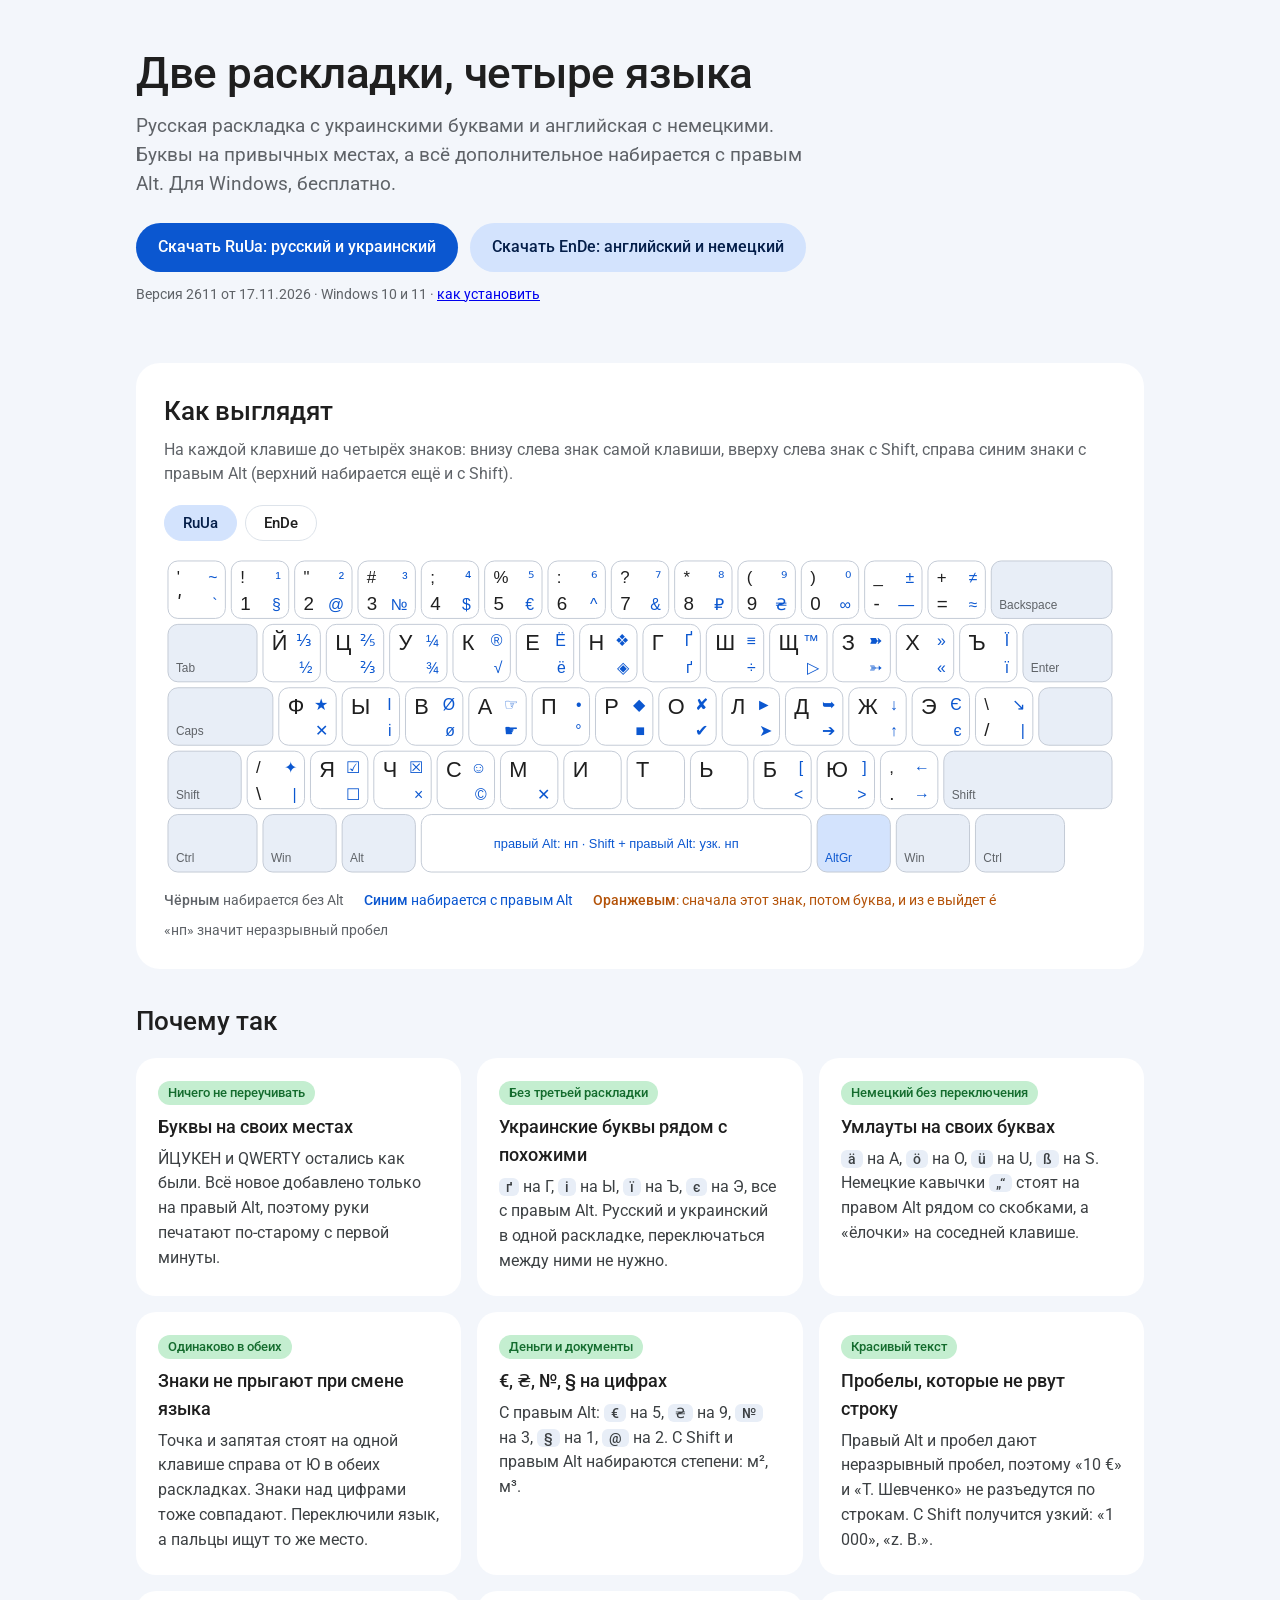
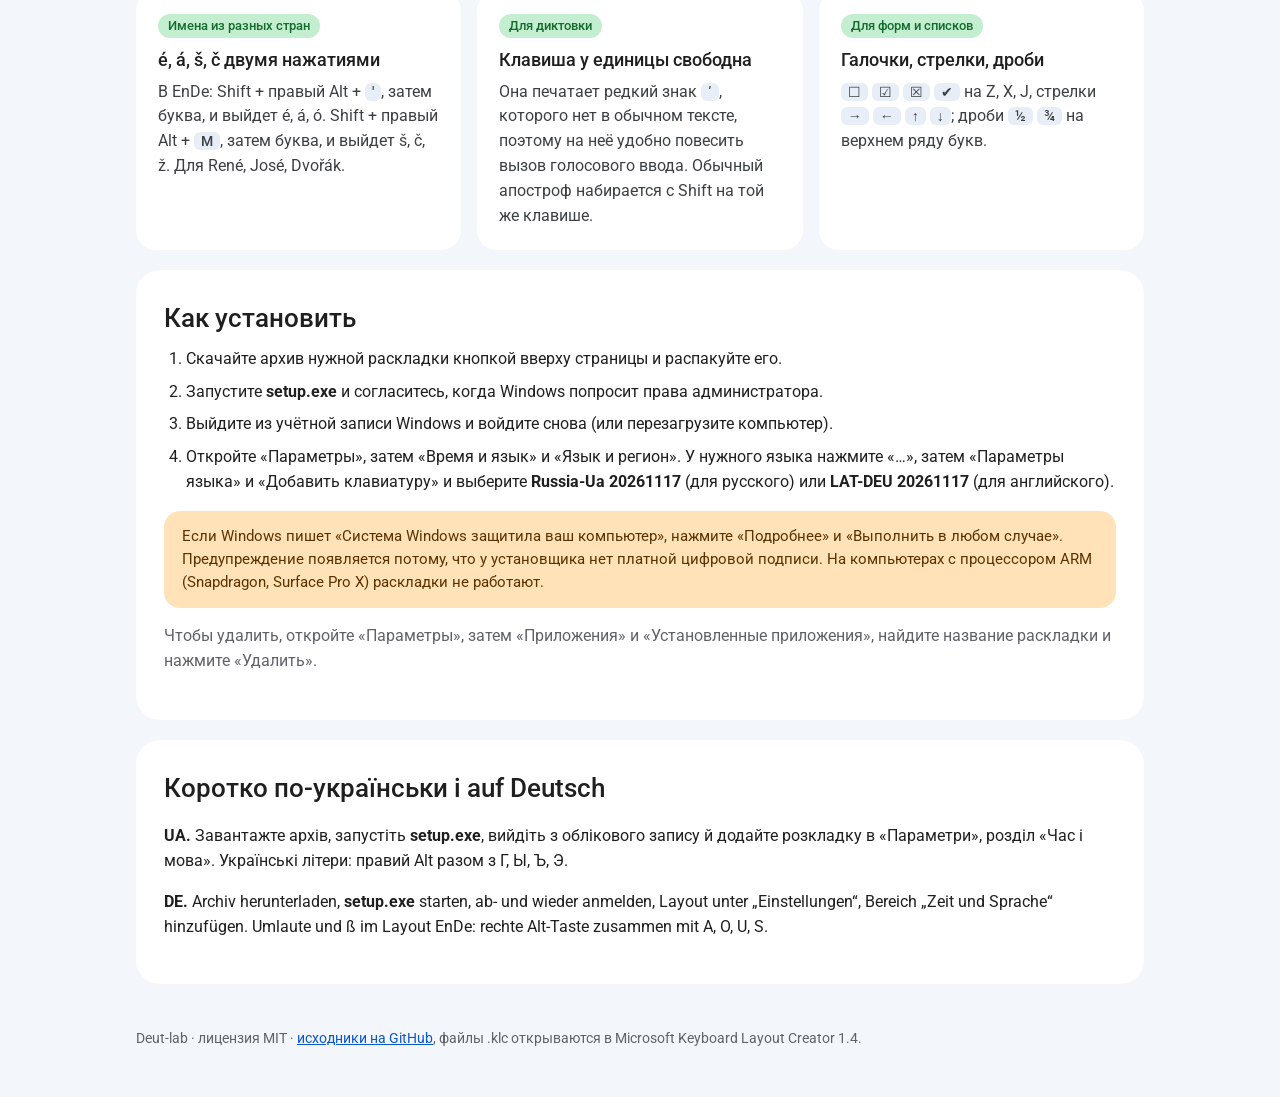
==== docs/index.html @ df44c002 "Раскладки RuUa2611 и EnDe2611, страница с картинками клавиатур" ====
<!doctype html>
<html lang="ru">
<head>
<meta charset="utf-8">
<meta name="viewport" content="width=device-width, initial-scale=1">
<title>Раскладки RuUa и EnDe</title>
<meta name="description" content="Две раскладки клавиатуры для Windows: русская с украинскими буквами и английская с немецкими. Бесплатно.">
<link rel="preconnect" href="https://fonts.googleapis.com">
<link rel="stylesheet" href="https://fonts.googleapis.com/css2?family=Roboto:wght@400;500;700&display=swap">
<style>
  :root {
    --bg: #F3F6FB; --card: #FFFFFF; --ink: #1F1F1F; --muted: #5F6368;
    --primary: #0B57D0; --primary-soft: #D3E3FD; --ok: #146C2E; --ok-soft: #C4EED0;
    --warn: #5C3200; --warn-soft: #FFE2B8; --dead: #B45309; --line: #DDE3EA;
  }
  * { box-sizing: border-box; }
  body { margin: 0; background: var(--bg); color: var(--ink); font: 16px/1.55 Roboto, "Segoe UI", system-ui, sans-serif; }
  .wrap { max-width: 1040px; margin: 0 auto; padding: 0 16px; }
  header { padding: 48px 0 24px; }
  h1 { font-size: clamp(30px, 5vw, 44px); line-height: 1.15; margin: 0 0 12px; font-weight: 500; letter-spacing: -0.5px; }
  .lead { font-size: 19px; color: var(--muted); max-width: 680px; margin: 0 0 24px; }
  .btns { display: flex; flex-wrap: wrap; gap: 12px; }
  .btn { display: inline-flex; align-items: center; gap: 8px; padding: 12px 22px; border-radius: 999px; font-weight: 500; text-decoration: none; }
  .btn.primary { background: var(--primary); color: #fff; }
  .btn.tonal { background: var(--primary-soft); color: #041E49; }
  .btn:hover { filter: brightness(1.06); }
  .note { font-size: 14px; color: var(--muted); margin-top: 12px; }
  .card { background: var(--card); border-radius: 24px; padding: 28px; margin: 20px 0; }
  h2 { font-size: 26px; font-weight: 500; margin: 0 0 6px; }
  h3 { font-size: 18px; font-weight: 500; margin: 0 0 4px; }
  .sub { color: var(--muted); margin: 0 0 18px; }
  .kbd-img { width: 100%; overflow-x: auto; }
  .kbd-img img { display: block; width: 100%; min-width: 640px; height: auto; }
  .legend { display: flex; flex-wrap: wrap; gap: 8px 20px; font-size: 14px; color: var(--muted); margin-top: 14px; }
  .legend b { font-weight: 500; }
  .c-alt { color: var(--primary); } .c-dead { color: var(--dead); }
  .why { display: grid; grid-template-columns: repeat(auto-fit, minmax(290px, 1fr)); gap: 16px; }
  .why .item { background: var(--card); border-radius: 20px; padding: 22px; }
  .why .item p { margin: 6px 0 0; color: #3C4043; }
  .tag { display: inline-block; font-size: 13px; font-weight: 500; padding: 2px 10px; border-radius: 999px; background: var(--ok-soft); color: var(--ok); margin-bottom: 8px; }
  kbd { font: 500 14px Roboto, sans-serif; background: #E8EEF7; border-radius: 6px; padding: 1px 7px; white-space: nowrap; }
  ol.steps { padding-left: 22px; margin: 8px 0 0; }
  ol.steps li { margin: 8px 0; }
  .warn { background: var(--warn-soft); color: var(--warn); border-radius: 16px; padding: 14px 18px; margin-top: 16px; font-size: 15px; }
  footer { color: var(--muted); font-size: 14px; padding: 24px 0 48px; }
  footer a, .card a:not(.btn) { color: var(--primary); }
  .tabs { display: flex; gap: 8px; margin-bottom: 16px; flex-wrap: wrap; }
  .tabs button { font: 500 15px Roboto, sans-serif; border: 1px solid var(--line); background: #fff; color: var(--ink); border-radius: 999px; padding: 8px 18px; cursor: pointer; }
  .tabs button[aria-selected="true"] { background: var(--primary-soft); border-color: var(--primary-soft); color: #041E49; }
  .panel[hidden] { display: none; }
  @media (max-width: 600px) { .card { padding: 20px; border-radius: 20px; } header { padding-top: 32px; } }
</style>
</head>
<body>
<div class="wrap">

<header>
  <h1>Две раскладки, четыре языка</h1>
  <p class="lead">Русская раскладка с украинскими буквами и английская с немецкими. Буквы на привычных местах, а всё дополнительное набирается с правым Alt. Для Windows, бесплатно.</p>
  <div class="btns">
    <a class="btn primary" href="https://github.com/deut-lab/keyboard-layouts/releases/latest/download/RuUa2611.zip">Скачать RuUa: русский и украинский</a>
    <a class="btn tonal" href="https://github.com/deut-lab/keyboard-layouts/releases/latest/download/EnDe2611.zip">Скачать EnDe: английский и немецкий</a>
  </div>
  <p class="note">Версия 2611 от 17.11.2026 · Windows 10 и 11 · <a href="#install">как установить</a></p>
</header>

<section class="card" aria-labelledby="kbd-title">
  <h2 id="kbd-title">Как выглядят</h2>
  <p class="sub">На каждой клавише до четырёх знаков: внизу слева знак самой клавиши, вверху слева знак с Shift, справа синим знаки с правым Alt (верхний набирается ещё и с Shift).</p>
  <div class="tabs" role="tablist">
    <button role="tab" aria-selected="true" aria-controls="p-ruua" id="t-ruua">RuUa</button>
    <button role="tab" aria-selected="false" aria-controls="p-ende" id="t-ende">EnDe</button>
  </div>
  <div class="panel" id="p-ruua" role="tabpanel" aria-labelledby="t-ruua">
    <div class="kbd-img"><img src="img/RuUa2611.svg" alt="Раскладка RuUa2611: русские буквы ЙЦУКЕН, на правом Alt украинские ґ, і, ї, є, а также ё, валюты, стрелки и знаки"></div>
  </div>
  <div class="panel" id="p-ende" role="tabpanel" aria-labelledby="t-ende" hidden>
    <div class="kbd-img"><img src="img/EnDe2611.svg" alt="Раскладка EnDe2611: латинские буквы QWERTY, на правом Alt немецкие ä, ö, ü, ß, кавычки „“, мёртвые клавиши ´ и ˇ"></div>
  </div>
  <div class="legend">
    <span><b>Чёрным</b> набирается без Alt</span>
    <span class="c-alt"><b>Синим</b> набирается с правым Alt</span>
    <span class="c-dead"><b>Оранжевым</b>: сначала этот знак, потом буква, и из e выйдет é</span>
    <span>«нп» значит неразрывный пробел</span>
  </div>
</section>

<section aria-labelledby="why-title">
  <h2 id="why-title" style="margin:32px 0 16px">Почему так</h2>
  <div class="why">
    <div class="item">
      <span class="tag">Ничего не переучивать</span>
      <h3>Буквы на своих местах</h3>
      <p>ЙЦУКЕН и QWERTY остались как были. Всё новое добавлено только на правый Alt, поэтому руки печатают по-старому с первой минуты.</p>
    </div>
    <div class="item">
      <span class="tag">Без третьей раскладки</span>
      <h3>Украинские буквы рядом с похожими</h3>
      <p><kbd>ґ</kbd> на Г, <kbd>і</kbd> на Ы, <kbd>ї</kbd> на Ъ, <kbd>є</kbd> на Э, все с правым Alt. Русский и украинский в одной раскладке, переключаться между ними не нужно.</p>
    </div>
    <div class="item">
      <span class="tag">Немецкий без переключения</span>
      <h3>Умлауты на своих буквах</h3>
      <p><kbd>ä</kbd> на A, <kbd>ö</kbd> на O, <kbd>ü</kbd> на U, <kbd>ß</kbd> на S. Немецкие кавычки <kbd>„“</kbd> стоят на правом Alt рядом со скобками, а «ёлочки» на соседней клавише.</p>
    </div>
    <div class="item">
      <span class="tag">Одинаково в обеих</span>
      <h3>Знаки не прыгают при смене языка</h3>
      <p>Точка и запятая стоят на одной клавише справа от Ю в обеих раскладках. Знаки над цифрами тоже совпадают. Переключили язык, а пальцы ищут то же место.</p>
    </div>
    <div class="item">
      <span class="tag">Деньги и документы</span>
      <h3>€, ₴, №, § на цифрах</h3>
      <p>С правым Alt: <kbd>€</kbd> на 5, <kbd>₴</kbd> на 9, <kbd>№</kbd> на 3, <kbd>§</kbd> на 1, <kbd>@</kbd> на 2. С Shift и правым Alt набираются степени: м², м³.</p>
    </div>
    <div class="item">
      <span class="tag">Красивый текст</span>
      <h3>Пробелы, которые не рвут строку</h3>
      <p>Правый Alt и пробел дают неразрывный пробел, поэтому «10 €» и «Т. Шевченко» не разъедутся по строкам. С Shift получится узкий: «1 000», «z. B.».</p>
    </div>
    <div class="item">
      <span class="tag">Имена из разных стран</span>
      <h3>é, á, š, č двумя нажатиями</h3>
      <p>В EnDe: Shift + правый Alt + <kbd>'</kbd>, затем буква, и выйдет é, á, ó. Shift + правый Alt + <kbd>M</kbd>, затем буква, и выйдет š, č, ž. Для René, José, Dvořák.</p>
    </div>
    <div class="item">
      <span class="tag">Для диктовки</span>
      <h3>Клавиша у единицы свободна</h3>
      <p>Она печатает редкий знак <kbd>ʹ</kbd>, которого нет в обычном тексте, поэтому на неё удобно повесить вызов голосового ввода. Обычный апостроф набирается с Shift на той же клавише.</p>
    </div>
    <div class="item">
      <span class="tag">Для форм и списков</span>
      <h3>Галочки, стрелки, дроби</h3>
      <p><kbd>☐</kbd> <kbd>☑</kbd> <kbd>☒</kbd> <kbd>✔</kbd> на Z, X, J, стрелки <kbd>→</kbd> <kbd>←</kbd> <kbd>↑</kbd> <kbd>↓</kbd>; дроби <kbd>½</kbd> <kbd>¾</kbd> на верхнем ряду букв.</p>
    </div>
  </div>
</section>

<section class="card" id="install" aria-labelledby="install-title">
  <h2 id="install-title">Как установить</h2>
  <ol class="steps">
    <li>Скачайте архив нужной раскладки кнопкой вверху страницы и распакуйте его.</li>
    <li>Запустите <b>setup.exe</b> и согласитесь, когда Windows попросит права администратора.</li>
    <li>Выйдите из учётной записи Windows и войдите снова (или перезагрузите компьютер).</li>
    <li>Откройте «Параметры», затем «Время и язык» и «Язык и регион». У нужного языка нажмите «…», затем «Параметры языка» и «Добавить клавиатуру» и выберите <b>Russia-Ua 20261117</b> (для русского) или <b>LAT-DEU 20261117</b> (для английского).</li>
  </ol>
  <div class="warn">Если Windows пишет «Система Windows защитила ваш компьютер», нажмите «Подробнее» и «Выполнить в любом случае». Предупреждение появляется потому, что у установщика нет платной цифровой подписи. На компьютерах с процессором ARM (Snapdragon, Surface Pro X) раскладки не работают.</div>
  <p class="sub" style="margin-top:16px">Чтобы удалить, откройте «Параметры», затем «Приложения» и «Установленные приложения», найдите название раскладки и нажмите «Удалить».</p>
</section>

<section class="card" aria-labelledby="short-title">
  <h2 id="short-title">Коротко по-українськи і auf Deutsch</h2>
  <p><b>UA.</b> Завантажте архів, запустіть <b>setup.exe</b>, вийдіть з облікового запису й додайте розкладку в «Параметри», розділ «Час і мова». Українські літери: правий Alt разом з Г, Ы, Ъ, Э.</p>
  <p><b>DE.</b> Archiv herunterladen, <b>setup.exe</b> starten, ab- und wieder anmelden, Layout unter „Einstellungen“, Bereich „Zeit und Sprache“ hinzufügen. Umlaute und ß im Layout EnDe: rechte Alt-Taste zusammen mit A, O, U, S.</p>
</section>

<footer>
  Deut-lab · лицензия MIT · <a href="https://github.com/deut-lab/keyboard-layouts">исходники на GitHub</a>, файлы .klc открываются в Microsoft Keyboard Layout Creator 1.4.
</footer>

</div>
<script>
  const tabs = document.querySelectorAll('[role="tab"]');
  tabs.forEach(t => t.addEventListener('click', () => {
    tabs.forEach(o => { o.setAttribute('aria-selected', o === t); document.getElementById(o.getAttribute('aria-controls')).hidden = o !== t; });
  }));
</script>
</body>
</html>
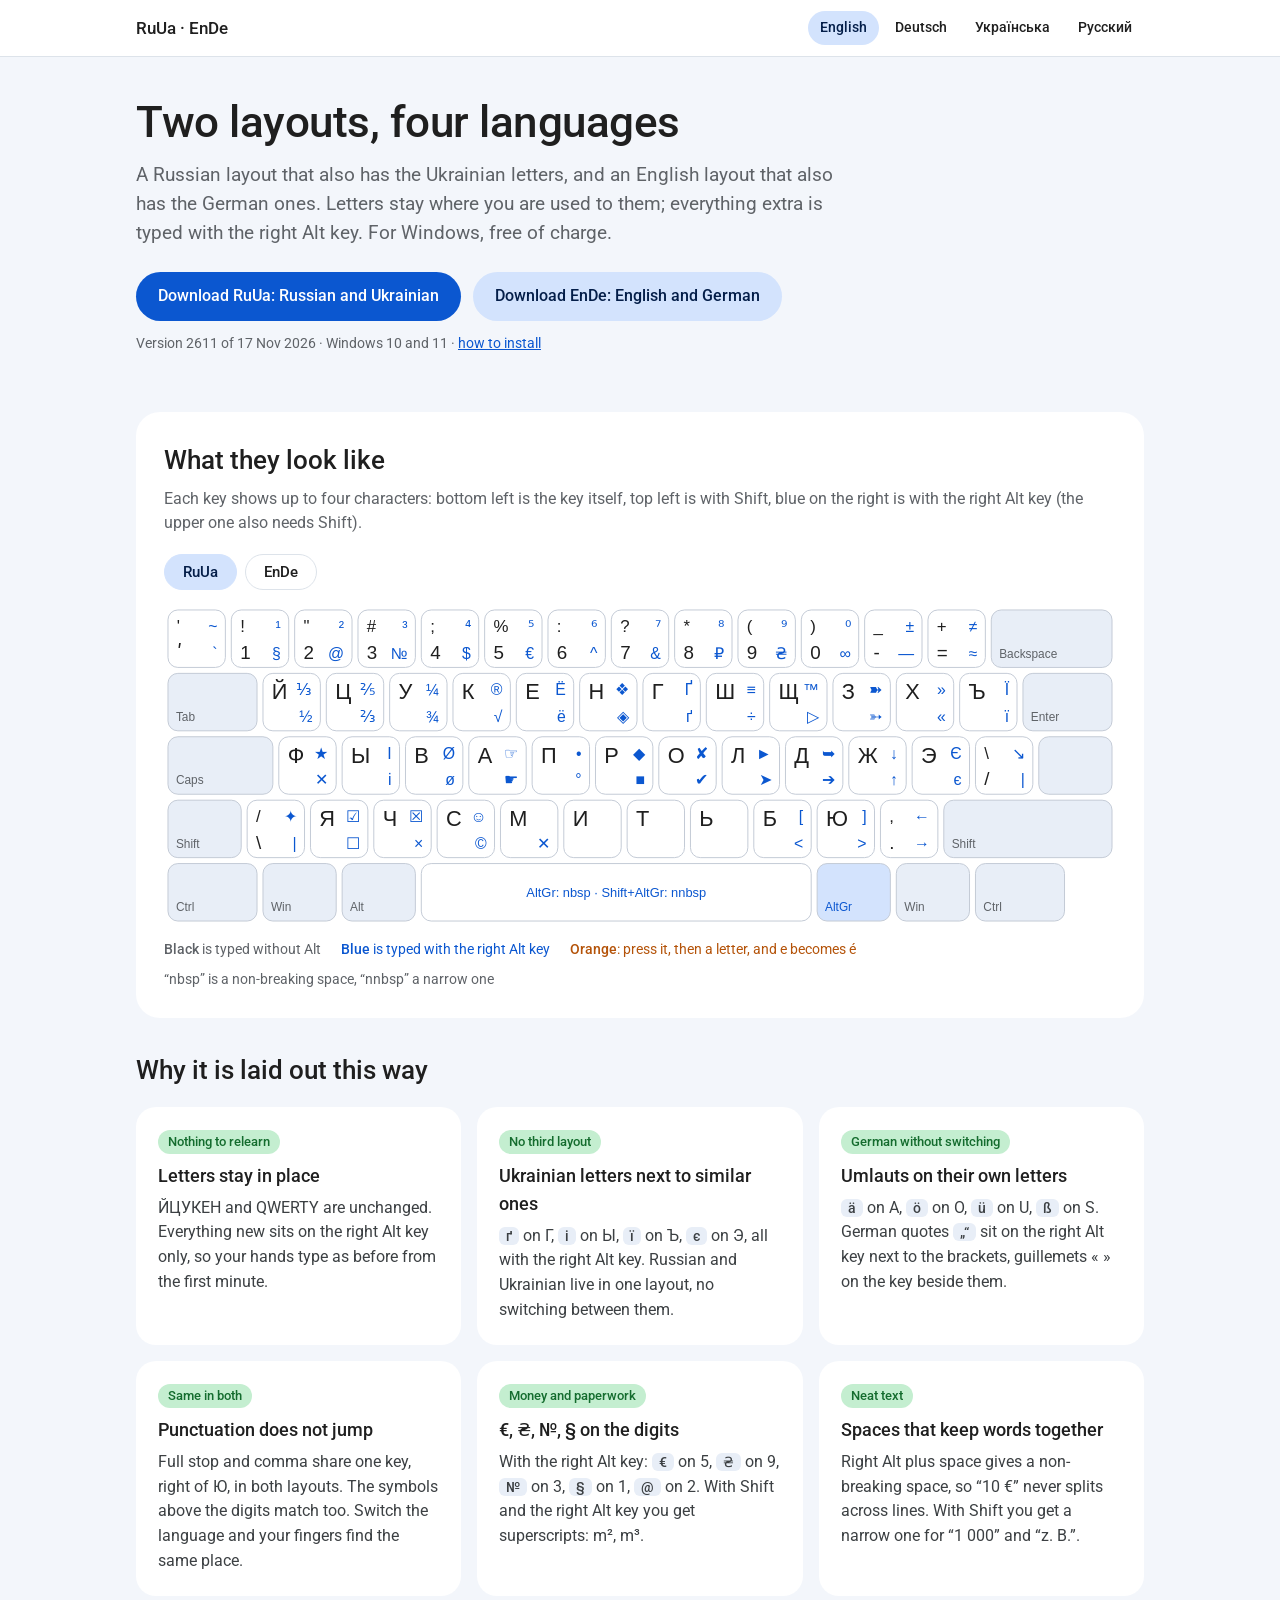
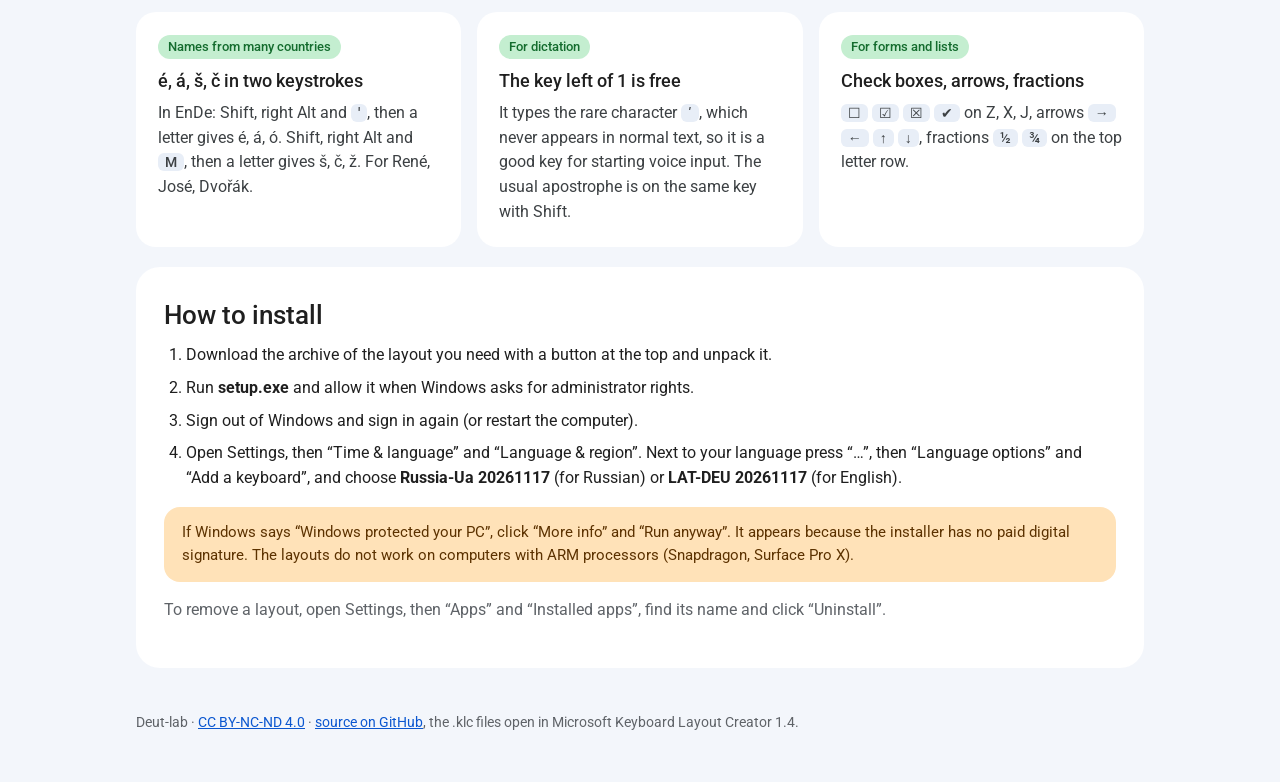
==== commit 36739c39: "English site and README with German, Ukrainian and Russian versions; license CC BY-NC-ND 4.0" ====
--- a/docs/index.html
+++ b/docs/index.html
@@ -1,163 +1,91 @@
 <!doctype html>
-<html lang="ru">
+<html lang="en">
 <head>
 <meta charset="utf-8">
 <meta name="viewport" content="width=device-width, initial-scale=1">
-<title>Раскладки RuUa и EnDe</title>
-<meta name="description" content="Две раскладки клавиатуры для Windows: русская с украинскими буквами и английская с немецкими. Бесплатно.">
+<title>RuUa and EnDe keyboard layouts</title>
+<meta name="description" content="Two free Windows keyboard layouts: Russian with Ukrainian letters and English with German letters.">
+<link rel="alternate" hreflang="en" href="https://deut-lab.github.io/keyboard-layouts/"><link rel="alternate" hreflang="de" href="https://deut-lab.github.io/keyboard-layouts/de/"><link rel="alternate" hreflang="uk" href="https://deut-lab.github.io/keyboard-layouts/uk/"><link rel="alternate" hreflang="ru" href="https://deut-lab.github.io/keyboard-layouts/ru/">
 <link rel="preconnect" href="https://fonts.googleapis.com">
 <link rel="stylesheet" href="https://fonts.googleapis.com/css2?family=Roboto:wght@400;500;700&display=swap">
-<style>
-  :root {
-    --bg: #F3F6FB; --card: #FFFFFF; --ink: #1F1F1F; --muted: #5F6368;
-    --primary: #0B57D0; --primary-soft: #D3E3FD; --ok: #146C2E; --ok-soft: #C4EED0;
-    --warn: #5C3200; --warn-soft: #FFE2B8; --dead: #B45309; --line: #DDE3EA;
-  }
-  * { box-sizing: border-box; }
-  body { margin: 0; background: var(--bg); color: var(--ink); font: 16px/1.55 Roboto, "Segoe UI", system-ui, sans-serif; }
-  .wrap { max-width: 1040px; margin: 0 auto; padding: 0 16px; }
-  header { padding: 48px 0 24px; }
-  h1 { font-size: clamp(30px, 5vw, 44px); line-height: 1.15; margin: 0 0 12px; font-weight: 500; letter-spacing: -0.5px; }
-  .lead { font-size: 19px; color: var(--muted); max-width: 680px; margin: 0 0 24px; }
-  .btns { display: flex; flex-wrap: wrap; gap: 12px; }
-  .btn { display: inline-flex; align-items: center; gap: 8px; padding: 12px 22px; border-radius: 999px; font-weight: 500; text-decoration: none; }
-  .btn.primary { background: var(--primary); color: #fff; }
-  .btn.tonal { background: var(--primary-soft); color: #041E49; }
-  .btn:hover { filter: brightness(1.06); }
-  .note { font-size: 14px; color: var(--muted); margin-top: 12px; }
-  .card { background: var(--card); border-radius: 24px; padding: 28px; margin: 20px 0; }
-  h2 { font-size: 26px; font-weight: 500; margin: 0 0 6px; }
-  h3 { font-size: 18px; font-weight: 500; margin: 0 0 4px; }
-  .sub { color: var(--muted); margin: 0 0 18px; }
-  .kbd-img { width: 100%; overflow-x: auto; }
-  .kbd-img img { display: block; width: 100%; min-width: 640px; height: auto; }
-  .legend { display: flex; flex-wrap: wrap; gap: 8px 20px; font-size: 14px; color: var(--muted); margin-top: 14px; }
-  .legend b { font-weight: 500; }
-  .c-alt { color: var(--primary); } .c-dead { color: var(--dead); }
-  .why { display: grid; grid-template-columns: repeat(auto-fit, minmax(290px, 1fr)); gap: 16px; }
-  .why .item { background: var(--card); border-radius: 20px; padding: 22px; }
-  .why .item p { margin: 6px 0 0; color: #3C4043; }
-  .tag { display: inline-block; font-size: 13px; font-weight: 500; padding: 2px 10px; border-radius: 999px; background: var(--ok-soft); color: var(--ok); margin-bottom: 8px; }
-  kbd { font: 500 14px Roboto, sans-serif; background: #E8EEF7; border-radius: 6px; padding: 1px 7px; white-space: nowrap; }
-  ol.steps { padding-left: 22px; margin: 8px 0 0; }
-  ol.steps li { margin: 8px 0; }
-  .warn { background: var(--warn-soft); color: var(--warn); border-radius: 16px; padding: 14px 18px; margin-top: 16px; font-size: 15px; }
-  footer { color: var(--muted); font-size: 14px; padding: 24px 0 48px; }
-  footer a, .card a:not(.btn) { color: var(--primary); }
-  .tabs { display: flex; gap: 8px; margin-bottom: 16px; flex-wrap: wrap; }
-  .tabs button { font: 500 15px Roboto, sans-serif; border: 1px solid var(--line); background: #fff; color: var(--ink); border-radius: 999px; padding: 8px 18px; cursor: pointer; }
-  .tabs button[aria-selected="true"] { background: var(--primary-soft); border-color: var(--primary-soft); color: #041E49; }
-  .panel[hidden] { display: none; }
-  @media (max-width: 600px) { .card { padding: 20px; border-radius: 20px; } header { padding-top: 32px; } }
+<style>:root { --bg:#F3F6FB; --card:#FFFFFF; --ink:#1F1F1F; --muted:#5F6368; --primary:#0B57D0; --primary-soft:#D3E3FD; --ok:#146C2E; --ok-soft:#C4EED0; --warn:#5C3200; --warn-soft:#FFE2B8; --dead:#B45309; --line:#DDE3EA; }
+* { box-sizing: border-box; }
+body { margin: 0; background: var(--bg); color: var(--ink); font: 16px/1.55 Roboto, "Segoe UI", system-ui, sans-serif; }
+.wrap { max-width: 1040px; margin: 0 auto; padding: 0 16px; }
+nav.top { background: var(--card); border-bottom: 1px solid var(--line); position: sticky; top: 0; z-index: 2; }
+nav.top .wrap { display: flex; align-items: center; justify-content: space-between; gap: 12px; min-height: 56px; flex-wrap: wrap; }
+.brand { font-weight: 500; font-size: 17px; }
+.langs { display: flex; gap: 4px; flex-wrap: wrap; }
+.langs a { color: var(--ink); text-decoration: none; padding: 6px 12px; border-radius: 999px; font-size: 14px; font-weight: 500; }
+.langs a:hover { background: #E8EEF7; }
+.langs a[aria-current="page"] { background: var(--primary-soft); color: #041E49; }
+header { padding: 40px 0 24px; }
+h1 { font-size: clamp(30px, 5vw, 44px); line-height: 1.15; margin: 0 0 12px; font-weight: 500; letter-spacing: -0.5px; }
+.lead { font-size: 19px; color: var(--muted); max-width: 700px; margin: 0 0 24px; }
+.btns { display: flex; flex-wrap: wrap; gap: 12px; }
+.btn { display: inline-flex; align-items: center; padding: 12px 22px; border-radius: 999px; font-weight: 500; text-decoration: none; }
+.btn.primary { background: var(--primary); color: #fff; }
+.btn.tonal { background: var(--primary-soft); color: #041E49; }
+.btn:hover { filter: brightness(1.06); }
+.note { font-size: 14px; color: var(--muted); margin-top: 12px; }
+.card { background: var(--card); border-radius: 24px; padding: 28px; margin: 20px 0; }
+h2 { font-size: 26px; font-weight: 500; margin: 0 0 6px; }
+.why-title { margin: 32px 0 16px; }
+h3 { font-size: 18px; font-weight: 500; margin: 0 0 4px; }
+.sub { color: var(--muted); margin: 0 0 18px; }
+.kbd-img { width: 100%; overflow-x: auto; }
+.kbd-img img { display: block; width: 100%; min-width: 640px; height: auto; }
+.legend { display: flex; flex-wrap: wrap; gap: 8px 20px; font-size: 14px; color: var(--muted); margin-top: 14px; }
+.legend b { font-weight: 500; }
+.c-alt { color: var(--primary); } .c-dead { color: var(--dead); }
+.why { display: grid; grid-template-columns: repeat(auto-fit, minmax(290px, 1fr)); gap: 16px; }
+.why .item { background: var(--card); border-radius: 20px; padding: 22px; }
+.why .item p { margin: 6px 0 0; color: #3C4043; }
+.tag { display: inline-block; font-size: 13px; font-weight: 500; padding: 2px 10px; border-radius: 999px; background: var(--ok-soft); color: var(--ok); margin-bottom: 8px; }
+kbd { font: 500 14px Roboto, sans-serif; background: #E8EEF7; border-radius: 6px; padding: 1px 7px; white-space: nowrap; }
+ol.steps { padding-left: 22px; margin: 8px 0 0; }
+ol.steps li { margin: 8px 0; }
+.warn { background: var(--warn-soft); color: var(--warn); border-radius: 16px; padding: 14px 18px; margin-top: 16px; font-size: 15px; }
+footer { color: var(--muted); font-size: 14px; padding: 24px 0 48px; }
+footer a, .card a:not(.btn), .note a { color: var(--primary); }
+.tabs { display: flex; gap: 8px; margin-bottom: 16px; flex-wrap: wrap; }
+.tabs button { font: 500 15px Roboto, sans-serif; border: 1px solid var(--line); background: #fff; color: var(--ink); border-radius: 999px; padding: 8px 18px; cursor: pointer; }
+.tabs button[aria-selected="true"] { background: var(--primary-soft); border-color: var(--primary-soft); color: #041E49; }
+.panel[hidden] { display: none; }
+@media (max-width: 600px) { .card { padding: 20px; border-radius: 20px; } header { padding-top: 28px; } }
 </style>
 </head>
 <body>
+<nav class="top"><div class="wrap"><span class="brand">RuUa · EnDe</span><span class="langs"><a href="" hreflang="en" lang="en" aria-current="page">English</a><a href="de/" hreflang="de" lang="de">Deutsch</a><a href="uk/" hreflang="uk" lang="uk">Українська</a><a href="ru/" hreflang="ru" lang="ru">Русский</a></span></div></nav>
 <div class="wrap">
-
 <header>
-  <h1>Две раскладки, четыре языка</h1>
-  <p class="lead">Русская раскладка с украинскими буквами и английская с немецкими. Буквы на привычных местах, а всё дополнительное набирается с правым Alt. Для Windows, бесплатно.</p>
+  <h1>Two layouts, four languages</h1>
+  <p class="lead">A Russian layout that also has the Ukrainian letters, and an English layout that also has the German ones. Letters stay where you are used to them; everything extra is typed with the right Alt key. For Windows, free of charge.</p>
   <div class="btns">
-    <a class="btn primary" href="https://github.com/deut-lab/keyboard-layouts/releases/latest/download/RuUa2611.zip">Скачать RuUa: русский и украинский</a>
-    <a class="btn tonal" href="https://github.com/deut-lab/keyboard-layouts/releases/latest/download/EnDe2611.zip">Скачать EnDe: английский и немецкий</a>
+    <a class="btn primary" href="https://github.com/deut-lab/keyboard-layouts/releases/latest/download/RuUa2611.zip">Download RuUa: Russian and Ukrainian</a>
+    <a class="btn tonal" href="https://github.com/deut-lab/keyboard-layouts/releases/latest/download/EnDe2611.zip">Download EnDe: English and German</a>
   </div>
-  <p class="note">Версия 2611 от 17.11.2026 · Windows 10 и 11 · <a href="#install">как установить</a></p>
+  <p class="note">Version 2611 of 17 Nov 2026 · Windows 10 and 11 · <a href="#install">how to install</a></p>
 </header>
-
-<section class="card" aria-labelledby="kbd-title">
-  <h2 id="kbd-title">Как выглядят</h2>
-  <p class="sub">На каждой клавише до четырёх знаков: внизу слева знак самой клавиши, вверху слева знак с Shift, справа синим знаки с правым Alt (верхний набирается ещё и с Shift).</p>
+<section class="card">
+  <h2>What they look like</h2>
+  <p class="sub">Each key shows up to four characters: bottom left is the key itself, top left is with Shift, blue on the right is with the right Alt key (the upper one also needs Shift).</p>
   <div class="tabs" role="tablist">
     <button role="tab" aria-selected="true" aria-controls="p-ruua" id="t-ruua">RuUa</button>
     <button role="tab" aria-selected="false" aria-controls="p-ende" id="t-ende">EnDe</button>
   </div>
-  <div class="panel" id="p-ruua" role="tabpanel" aria-labelledby="t-ruua">
-    <div class="kbd-img"><img src="img/RuUa2611.svg" alt="Раскладка RuUa2611: русские буквы ЙЦУКЕН, на правом Alt украинские ґ, і, ї, є, а также ё, валюты, стрелки и знаки"></div>
-  </div>
-  <div class="panel" id="p-ende" role="tabpanel" aria-labelledby="t-ende" hidden>
-    <div class="kbd-img"><img src="img/EnDe2611.svg" alt="Раскладка EnDe2611: латинские буквы QWERTY, на правом Alt немецкие ä, ö, ü, ß, кавычки „“, мёртвые клавиши ´ и ˇ"></div>
-  </div>
-  <div class="legend">
-    <span><b>Чёрным</b> набирается без Alt</span>
-    <span class="c-alt"><b>Синим</b> набирается с правым Alt</span>
-    <span class="c-dead"><b>Оранжевым</b>: сначала этот знак, потом буква, и из e выйдет é</span>
-    <span>«нп» значит неразрывный пробел</span>
-  </div>
+  <div class="panel" id="p-ruua" role="tabpanel" aria-labelledby="t-ruua"><div class="kbd-img"><img src="img/RuUa2611.svg" alt="RuUa2611 layout: Russian ЙЦУКЕН letters; with the right Alt key the Ukrainian ґ, і, ї, є, the letter ё, currency signs, arrows and symbols"></div></div>
+  <div class="panel" id="p-ende" role="tabpanel" aria-labelledby="t-ende" hidden><div class="kbd-img"><img src="img/EnDe2611.svg" alt="EnDe2611 layout: QWERTY letters; with the right Alt key the German ä, ö, ü, ß, quotes „“ and the accent keys ´ and ˇ"></div></div>
+  <div class="legend"><span><b>Black</b> is typed without Alt</span><span class="c-alt"><b>Blue</b> is typed with the right Alt key</span><span class="c-dead"><b>Orange</b>: press it, then a letter, and e becomes é</span><span>“nbsp” is a non-breaking space, “nnbsp” a narrow one</span></div>
 </section>
-
-<section aria-labelledby="why-title">
-  <h2 id="why-title" style="margin:32px 0 16px">Почему так</h2>
-  <div class="why">
-    <div class="item">
-      <span class="tag">Ничего не переучивать</span>
-      <h3>Буквы на своих местах</h3>
-      <p>ЙЦУКЕН и QWERTY остались как были. Всё новое добавлено только на правый Alt, поэтому руки печатают по-старому с первой минуты.</p>
-    </div>
-    <div class="item">
-      <span class="tag">Без третьей раскладки</span>
-      <h3>Украинские буквы рядом с похожими</h3>
-      <p><kbd>ґ</kbd> на Г, <kbd>і</kbd> на Ы, <kbd>ї</kbd> на Ъ, <kbd>є</kbd> на Э, все с правым Alt. Русский и украинский в одной раскладке, переключаться между ними не нужно.</p>
-    </div>
-    <div class="item">
-      <span class="tag">Немецкий без переключения</span>
-      <h3>Умлауты на своих буквах</h3>
-      <p><kbd>ä</kbd> на A, <kbd>ö</kbd> на O, <kbd>ü</kbd> на U, <kbd>ß</kbd> на S. Немецкие кавычки <kbd>„“</kbd> стоят на правом Alt рядом со скобками, а «ёлочки» на соседней клавише.</p>
-    </div>
-    <div class="item">
-      <span class="tag">Одинаково в обеих</span>
-      <h3>Знаки не прыгают при смене языка</h3>
-      <p>Точка и запятая стоят на одной клавише справа от Ю в обеих раскладках. Знаки над цифрами тоже совпадают. Переключили язык, а пальцы ищут то же место.</p>
-    </div>
-    <div class="item">
-      <span class="tag">Деньги и документы</span>
-      <h3>€, ₴, №, § на цифрах</h3>
-      <p>С правым Alt: <kbd>€</kbd> на 5, <kbd>₴</kbd> на 9, <kbd>№</kbd> на 3, <kbd>§</kbd> на 1, <kbd>@</kbd> на 2. С Shift и правым Alt набираются степени: м², м³.</p>
-    </div>
-    <div class="item">
-      <span class="tag">Красивый текст</span>
-      <h3>Пробелы, которые не рвут строку</h3>
-      <p>Правый Alt и пробел дают неразрывный пробел, поэтому «10 €» и «Т. Шевченко» не разъедутся по строкам. С Shift получится узкий: «1 000», «z. B.».</p>
-    </div>
-    <div class="item">
-      <span class="tag">Имена из разных стран</span>
-      <h3>é, á, š, č двумя нажатиями</h3>
-      <p>В EnDe: Shift + правый Alt + <kbd>'</kbd>, затем буква, и выйдет é, á, ó. Shift + правый Alt + <kbd>M</kbd>, затем буква, и выйдет š, č, ž. Для René, José, Dvořák.</p>
-    </div>
-    <div class="item">
-      <span class="tag">Для диктовки</span>
-      <h3>Клавиша у единицы свободна</h3>
-      <p>Она печатает редкий знак <kbd>ʹ</kbd>, которого нет в обычном тексте, поэтому на неё удобно повесить вызов голосового ввода. Обычный апостроф набирается с Shift на той же клавише.</p>
-    </div>
-    <div class="item">
-      <span class="tag">Для форм и списков</span>
-      <h3>Галочки, стрелки, дроби</h3>
-      <p><kbd>☐</kbd> <kbd>☑</kbd> <kbd>☒</kbd> <kbd>✔</kbd> на Z, X, J, стрелки <kbd>→</kbd> <kbd>←</kbd> <kbd>↑</kbd> <kbd>↓</kbd>; дроби <kbd>½</kbd> <kbd>¾</kbd> на верхнем ряду букв.</p>
-    </div>
-  </div>
+<section><h2 class="why-title">Why it is laid out this way</h2><div class="why"><div class="item"><span class="tag">Nothing to relearn</span><h3>Letters stay in place</h3><p>ЙЦУКЕН and QWERTY are unchanged. Everything new sits on the right Alt key only, so your hands type as before from the first minute.</p></div><div class="item"><span class="tag">No third layout</span><h3>Ukrainian letters next to similar ones</h3><p><kbd>ґ</kbd> on Г, <kbd>і</kbd> on Ы, <kbd>ї</kbd> on Ъ, <kbd>є</kbd> on Э, all with the right Alt key. Russian and Ukrainian live in one layout, no switching between them.</p></div><div class="item"><span class="tag">German without switching</span><h3>Umlauts on their own letters</h3><p><kbd>ä</kbd> on A, <kbd>ö</kbd> on O, <kbd>ü</kbd> on U, <kbd>ß</kbd> on S. German quotes <kbd>„“</kbd> sit on the right Alt key next to the brackets, guillemets « » on the key beside them.</p></div><div class="item"><span class="tag">Same in both</span><h3>Punctuation does not jump</h3><p>Full stop and comma share one key, right of Ю, in both layouts. The symbols above the digits match too. Switch the language and your fingers find the same place.</p></div><div class="item"><span class="tag">Money and paperwork</span><h3>€, ₴, №, § on the digits</h3><p>With the right Alt key: <kbd>€</kbd> on 5, <kbd>₴</kbd> on 9, <kbd>№</kbd> on 3, <kbd>§</kbd> on 1, <kbd>@</kbd> on 2. With Shift and the right Alt key you get superscripts: m², m³.</p></div><div class="item"><span class="tag">Neat text</span><h3>Spaces that keep words together</h3><p>Right Alt plus space gives a non-breaking space, so “10 €” never splits across lines. With Shift you get a narrow one for “1 000” and “z. B.”.</p></div><div class="item"><span class="tag">Names from many countries</span><h3>é, á, š, č in two keystrokes</h3><p>In EnDe: Shift, right Alt and <kbd>'</kbd>, then a letter gives é, á, ó. Shift, right Alt and <kbd>M</kbd>, then a letter gives š, č, ž. For René, José, Dvořák.</p></div><div class="item"><span class="tag">For dictation</span><h3>The key left of 1 is free</h3><p>It types the rare character <kbd>ʹ</kbd>, which never appears in normal text, so it is a good key for starting voice input. The usual apostrophe is on the same key with Shift.</p></div><div class="item"><span class="tag">For forms and lists</span><h3>Check boxes, arrows, fractions</h3><p><kbd>☐</kbd> <kbd>☑</kbd> <kbd>☒</kbd> <kbd>✔</kbd> on Z, X, J, arrows <kbd>→</kbd> <kbd>←</kbd> <kbd>↑</kbd> <kbd>↓</kbd>, fractions <kbd>½</kbd> <kbd>¾</kbd> on the top letter row.</p></div></div></section>
+<section class="card" id="install">
+  <h2>How to install</h2>
+  <ol class="steps"><li>Download the archive of the layout you need with a button at the top and unpack it.</li><li>Run <b>setup.exe</b> and allow it when Windows asks for administrator rights.</li><li>Sign out of Windows and sign in again (or restart the computer).</li><li>Open Settings, then “Time &amp; language” and “Language &amp; region”. Next to your language press “…”, then “Language options” and “Add a keyboard”, and choose <b>Russia-Ua 20261117</b> (for Russian) or <b>LAT-DEU 20261117</b> (for English).</li></ol>
+  <div class="warn">If Windows says “Windows protected your PC”, click “More info” and “Run anyway”. It appears because the installer has no paid digital signature. The layouts do not work on computers with ARM processors (Snapdragon, Surface Pro X).</div>
+  <p class="sub" style="margin-top:16px">To remove a layout, open Settings, then “Apps” and “Installed apps”, find its name and click “Uninstall”.</p>
 </section>
-
-<section class="card" id="install" aria-labelledby="install-title">
-  <h2 id="install-title">Как установить</h2>
-  <ol class="steps">
-    <li>Скачайте архив нужной раскладки кнопкой вверху страницы и распакуйте его.</li>
-    <li>Запустите <b>setup.exe</b> и согласитесь, когда Windows попросит права администратора.</li>
-    <li>Выйдите из учётной записи Windows и войдите снова (или перезагрузите компьютер).</li>
-    <li>Откройте «Параметры», затем «Время и язык» и «Язык и регион». У нужного языка нажмите «…», затем «Параметры языка» и «Добавить клавиатуру» и выберите <b>Russia-Ua 20261117</b> (для русского) или <b>LAT-DEU 20261117</b> (для английского).</li>
-  </ol>
-  <div class="warn">Если Windows пишет «Система Windows защитила ваш компьютер», нажмите «Подробнее» и «Выполнить в любом случае». Предупреждение появляется потому, что у установщика нет платной цифровой подписи. На компьютерах с процессором ARM (Snapdragon, Surface Pro X) раскладки не работают.</div>
-  <p class="sub" style="margin-top:16px">Чтобы удалить, откройте «Параметры», затем «Приложения» и «Установленные приложения», найдите название раскладки и нажмите «Удалить».</p>
-</section>
-
-<section class="card" aria-labelledby="short-title">
-  <h2 id="short-title">Коротко по-українськи і auf Deutsch</h2>
-  <p><b>UA.</b> Завантажте архів, запустіть <b>setup.exe</b>, вийдіть з облікового запису й додайте розкладку в «Параметри», розділ «Час і мова». Українські літери: правий Alt разом з Г, Ы, Ъ, Э.</p>
-  <p><b>DE.</b> Archiv herunterladen, <b>setup.exe</b> starten, ab- und wieder anmelden, Layout unter „Einstellungen“, Bereich „Zeit und Sprache“ hinzufügen. Umlaute und ß im Layout EnDe: rechte Alt-Taste zusammen mit A, O, U, S.</p>
-</section>
-
-<footer>
-  Deut-lab · лицензия MIT · <a href="https://github.com/deut-lab/keyboard-layouts">исходники на GitHub</a>, файлы .klc открываются в Microsoft Keyboard Layout Creator 1.4.
-</footer>
-
+<footer>Deut-lab · <a href="https://creativecommons.org/licenses/by-nc-nd/4.0/">CC BY-NC-ND 4.0</a> · <a href="https://github.com/deut-lab/keyboard-layouts">source on GitHub</a>, the .klc files open in Microsoft Keyboard Layout Creator 1.4.</footer>
 </div>
 <script>
   const tabs = document.querySelectorAll('[role="tab"]');
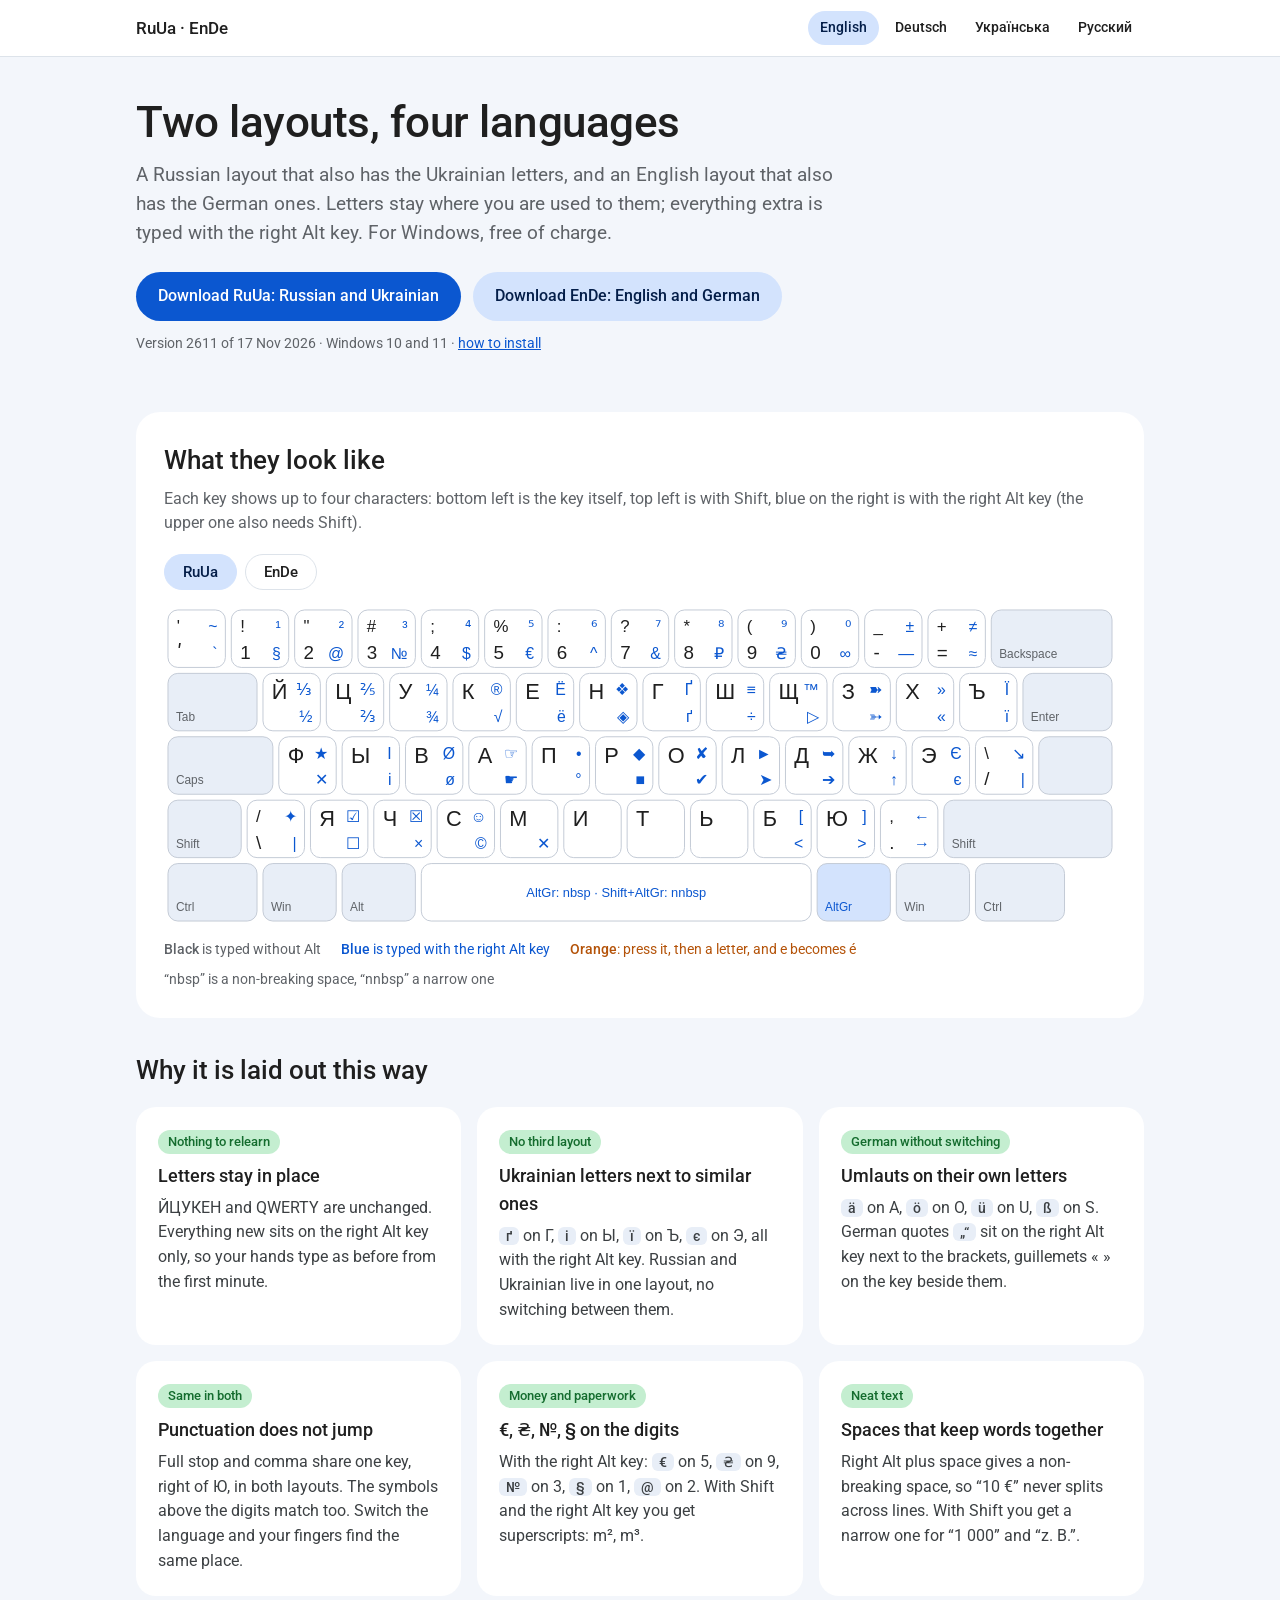
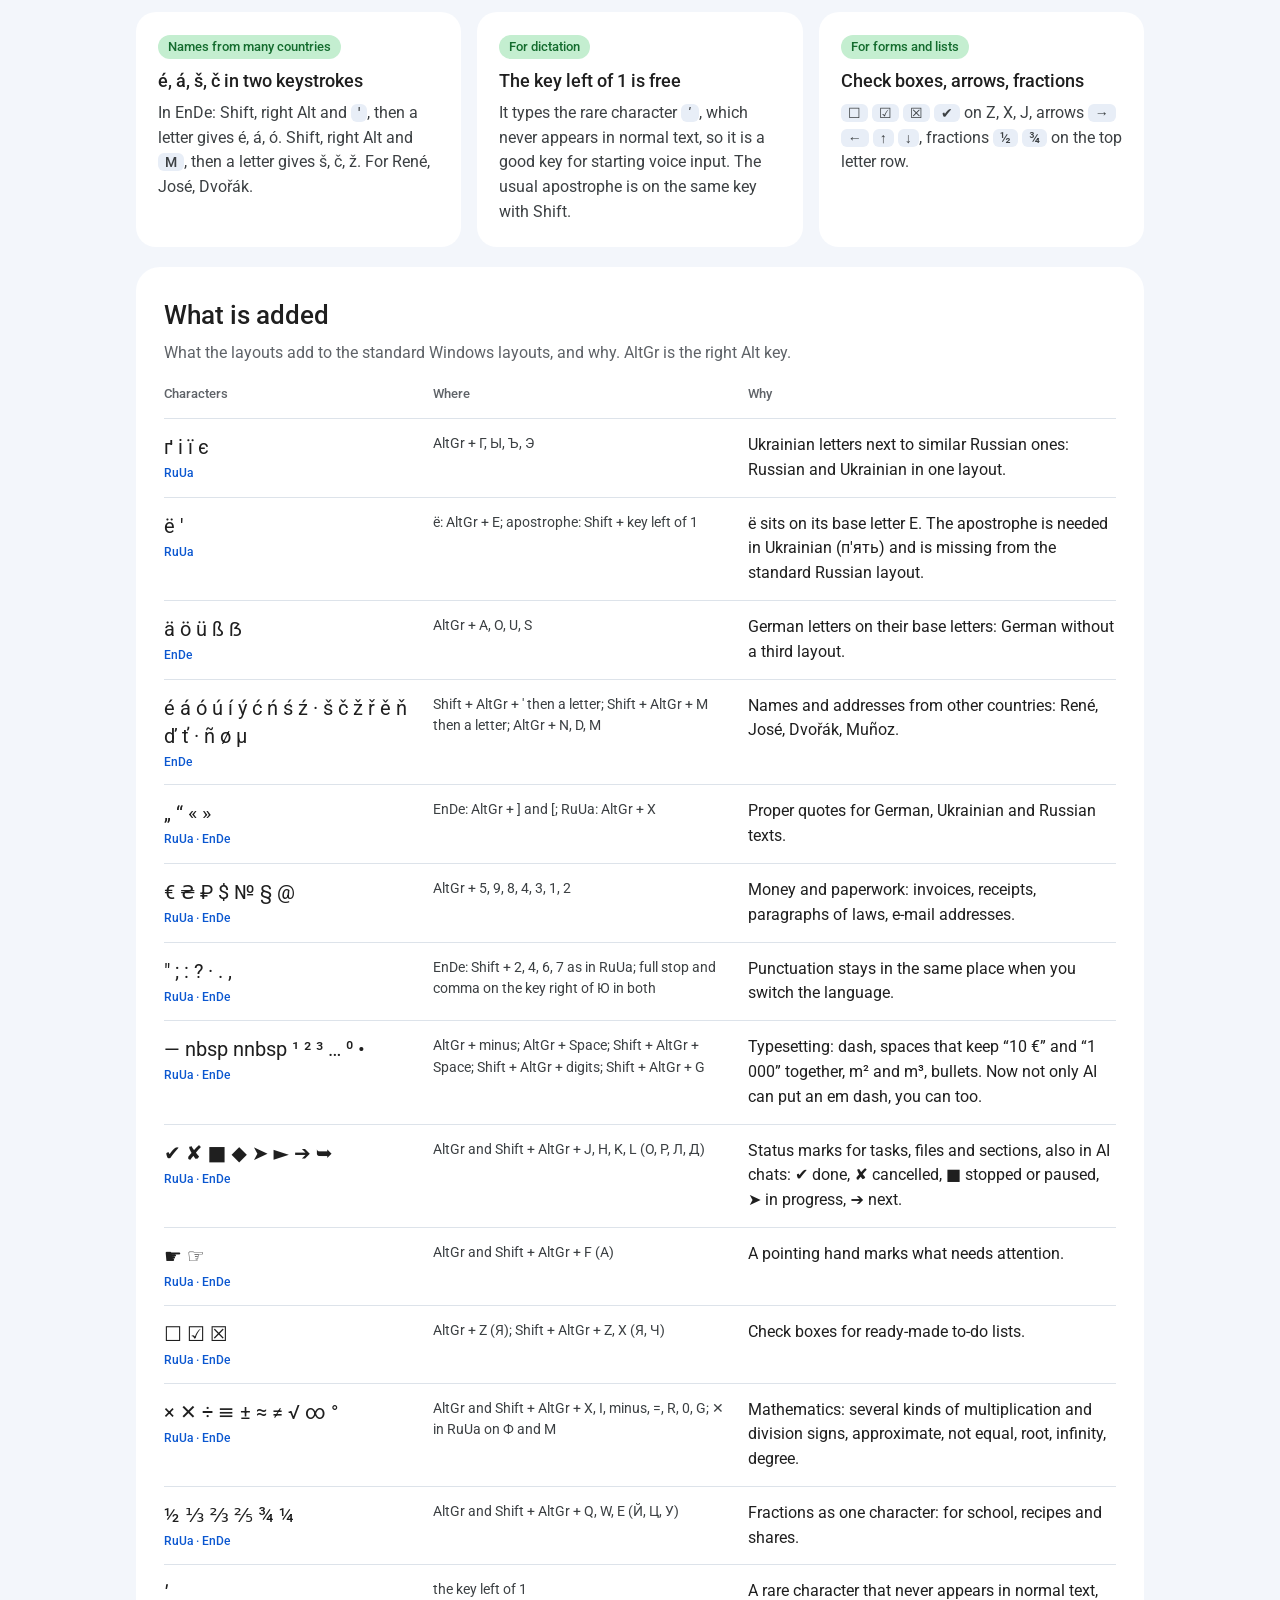
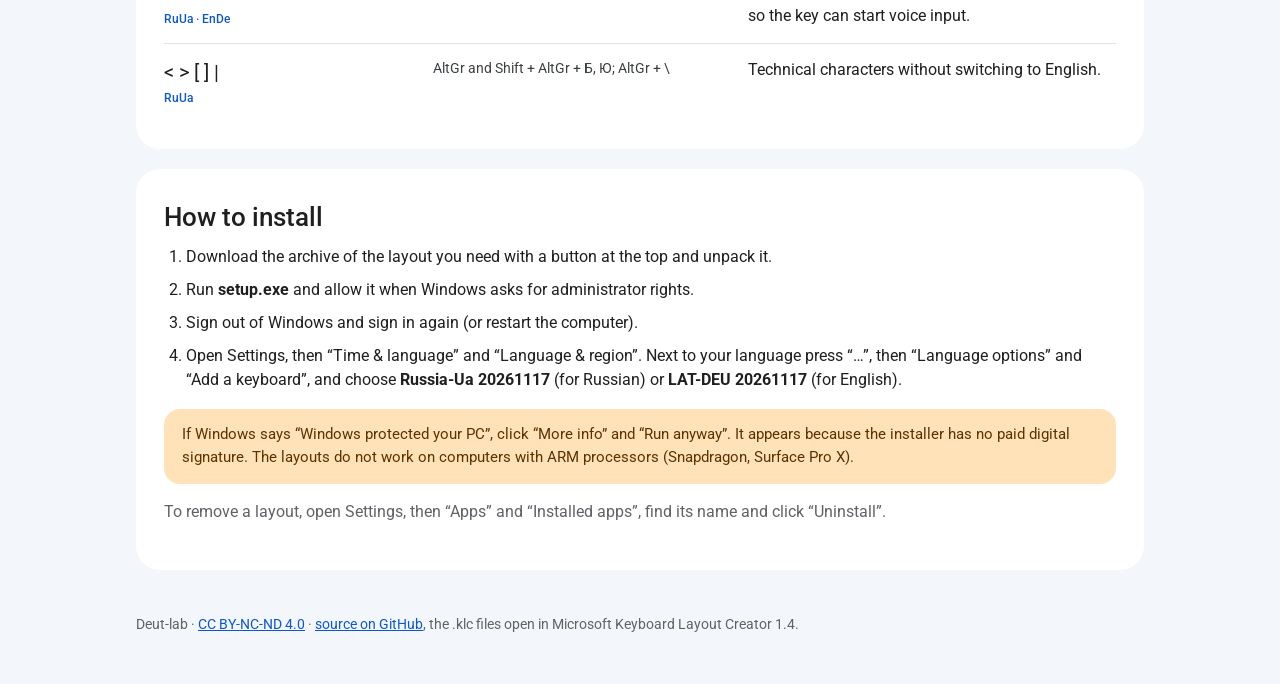
==== commit a96fc89f: "Site: section What is added, in four languages" ====
--- a/docs/index.html
+++ b/docs/index.html
@@ -53,6 +53,13 @@
 .tabs button[aria-selected="true"] { background: var(--primary-soft); border-color: var(--primary-soft); color: #041E49; }
 .panel[hidden] { display: none; }
 @media (max-width: 600px) { .card { padding: 20px; border-radius: 20px; } header { padding-top: 28px; } }
+.added .row { display: grid; grid-template-columns: 1.1fr 1.3fr 1.6fr; gap: 16px; padding: 14px 0; border-top: 1px solid var(--line); }
+.added .row.head { border-top: 0; padding-top: 0; font-size: 13px; font-weight: 500; color: var(--muted); }
+.added .chars { font-size: 20px; line-height: 1.4; word-break: break-word; }
+.added .lay { display: block; font-size: 12px; font-weight: 500; color: var(--primary); margin-top: 4px; }
+.added .where { font-size: 14px; color: #3C4043; }
+.added .lbl { display: none; }
+@media (max-width: 700px) { .added .row { grid-template-columns: 1fr; gap: 6px; } .added .row.head { display: none; } .added .lbl { display: block; font-size: 12px; font-weight: 500; color: var(--muted); } }
 </style>
 </head>
 <body>
@@ -79,6 +86,7 @@
   <div class="legend"><span><b>Black</b> is typed without Alt</span><span class="c-alt"><b>Blue</b> is typed with the right Alt key</span><span class="c-dead"><b>Orange</b>: press it, then a letter, and e becomes é</span><span>“nbsp” is a non-breaking space, “nnbsp” a narrow one</span></div>
 </section>
 <section><h2 class="why-title">Why it is laid out this way</h2><div class="why"><div class="item"><span class="tag">Nothing to relearn</span><h3>Letters stay in place</h3><p>ЙЦУКЕН and QWERTY are unchanged. Everything new sits on the right Alt key only, so your hands type as before from the first minute.</p></div><div class="item"><span class="tag">No third layout</span><h3>Ukrainian letters next to similar ones</h3><p><kbd>ґ</kbd> on Г, <kbd>і</kbd> on Ы, <kbd>ї</kbd> on Ъ, <kbd>є</kbd> on Э, all with the right Alt key. Russian and Ukrainian live in one layout, no switching between them.</p></div><div class="item"><span class="tag">German without switching</span><h3>Umlauts on their own letters</h3><p><kbd>ä</kbd> on A, <kbd>ö</kbd> on O, <kbd>ü</kbd> on U, <kbd>ß</kbd> on S. German quotes <kbd>„“</kbd> sit on the right Alt key next to the brackets, guillemets « » on the key beside them.</p></div><div class="item"><span class="tag">Same in both</span><h3>Punctuation does not jump</h3><p>Full stop and comma share one key, right of Ю, in both layouts. The symbols above the digits match too. Switch the language and your fingers find the same place.</p></div><div class="item"><span class="tag">Money and paperwork</span><h3>€, ₴, №, § on the digits</h3><p>With the right Alt key: <kbd>€</kbd> on 5, <kbd>₴</kbd> on 9, <kbd>№</kbd> on 3, <kbd>§</kbd> on 1, <kbd>@</kbd> on 2. With Shift and the right Alt key you get superscripts: m², m³.</p></div><div class="item"><span class="tag">Neat text</span><h3>Spaces that keep words together</h3><p>Right Alt plus space gives a non-breaking space, so “10 €” never splits across lines. With Shift you get a narrow one for “1 000” and “z. B.”.</p></div><div class="item"><span class="tag">Names from many countries</span><h3>é, á, š, č in two keystrokes</h3><p>In EnDe: Shift, right Alt and <kbd>'</kbd>, then a letter gives é, á, ó. Shift, right Alt and <kbd>M</kbd>, then a letter gives š, č, ž. For René, José, Dvořák.</p></div><div class="item"><span class="tag">For dictation</span><h3>The key left of 1 is free</h3><p>It types the rare character <kbd>ʹ</kbd>, which never appears in normal text, so it is a good key for starting voice input. The usual apostrophe is on the same key with Shift.</p></div><div class="item"><span class="tag">For forms and lists</span><h3>Check boxes, arrows, fractions</h3><p><kbd>☐</kbd> <kbd>☑</kbd> <kbd>☒</kbd> <kbd>✔</kbd> on Z, X, J, arrows <kbd>→</kbd> <kbd>←</kbd> <kbd>↑</kbd> <kbd>↓</kbd>, fractions <kbd>½</kbd> <kbd>¾</kbd> on the top letter row.</p></div></div></section>
+<section class="card" id="added"><h2>What is added</h2><p class="sub">What the layouts add to the standard Windows layouts, and why. AltGr is the right Alt key.</p><div class="added"><div class="row head"><div>Characters</div><div>Where</div><div>Why</div></div><div class="row"><div class="chars">ґ і ї є<span class="lay">RuUa</span></div><div class="where"><span class="lbl">Where</span>AltGr + Г, Ы, Ъ, Э</div><div class="whyc"><span class="lbl">Why</span>Ukrainian letters next to similar Russian ones: Russian and Ukrainian in one layout.</div></div><div class="row"><div class="chars">ё  &#x27;<span class="lay">RuUa</span></div><div class="where"><span class="lbl">Where</span>ё: AltGr + Е; apostrophe: Shift + key left of 1</div><div class="whyc"><span class="lbl">Why</span>ё sits on its base letter Е. The apostrophe is needed in Ukrainian (п&#x27;ять) and is missing from the standard Russian layout.</div></div><div class="row"><div class="chars">ä ö ü ß ẞ<span class="lay">EnDe</span></div><div class="where"><span class="lbl">Where</span>AltGr + A, O, U, S</div><div class="whyc"><span class="lbl">Why</span>German letters on their base letters: German without a third layout.</div></div><div class="row"><div class="chars">é á ó ú í ý ć ń ś ź · š č ž ř ě ň ď ť · ñ ø µ<span class="lay">EnDe</span></div><div class="where"><span class="lbl">Where</span>Shift + AltGr + &#x27; then a letter; Shift + AltGr + M then a letter; AltGr + N, D, M</div><div class="whyc"><span class="lbl">Why</span>Names and addresses from other countries: René, José, Dvořák, Muñoz.</div></div><div class="row"><div class="chars">„ “ « »<span class="lay">RuUa · EnDe</span></div><div class="where"><span class="lbl">Where</span>EnDe: AltGr + ] and [; RuUa: AltGr + Х</div><div class="whyc"><span class="lbl">Why</span>Proper quotes for German, Ukrainian and Russian texts.</div></div><div class="row"><div class="chars">€ ₴ ₽ $ № § @<span class="lay">RuUa · EnDe</span></div><div class="where"><span class="lbl">Where</span>AltGr + 5, 9, 8, 4, 3, 1, 2</div><div class="whyc"><span class="lbl">Why</span>Money and paperwork: invoices, receipts, paragraphs of laws, e-mail addresses.</div></div><div class="row"><div class="chars">&quot; ; : ?  ·  . ,<span class="lay">RuUa · EnDe</span></div><div class="where"><span class="lbl">Where</span>EnDe: Shift + 2, 4, 6, 7 as in RuUa; full stop and comma on the key right of Ю in both</div><div class="whyc"><span class="lbl">Why</span>Punctuation stays in the same place when you switch the language.</div></div><div class="row"><div class="chars">—  nbsp  nnbsp  ¹ ² ³ … ⁰  •<span class="lay">RuUa · EnDe</span></div><div class="where"><span class="lbl">Where</span>AltGr + minus; AltGr + Space; Shift + AltGr + Space; Shift + AltGr + digits; Shift + AltGr + G</div><div class="whyc"><span class="lbl">Why</span>Typesetting: dash, spaces that keep “10 €” and “1 000” together, m² and m³, bullets. Now not only AI can put an em dash, you can too.</div></div><div class="row"><div class="chars">✔ ✘ ■ ◆ ➤ ► ➔ ➥<span class="lay">RuUa · EnDe</span></div><div class="where"><span class="lbl">Where</span>AltGr and Shift + AltGr + J, H, K, L (О, Р, Л, Д)</div><div class="whyc"><span class="lbl">Why</span>Status marks for tasks, files and sections, also in AI chats: ✔ done, ✘ cancelled, ■ stopped or paused, ➤ in progress, ➔ next.</div></div><div class="row"><div class="chars">☛ ☞<span class="lay">RuUa · EnDe</span></div><div class="where"><span class="lbl">Where</span>AltGr and Shift + AltGr + F (А)</div><div class="whyc"><span class="lbl">Why</span>A pointing hand marks what needs attention.</div></div><div class="row"><div class="chars">☐ ☑ ☒<span class="lay">RuUa · EnDe</span></div><div class="where"><span class="lbl">Where</span>AltGr + Z (Я); Shift + AltGr + Z, X (Я, Ч)</div><div class="whyc"><span class="lbl">Why</span>Check boxes for ready-made to-do lists.</div></div><div class="row"><div class="chars">× ✕ ÷ ≡ ± ≈ ≠ √ ∞ °<span class="lay">RuUa · EnDe</span></div><div class="where"><span class="lbl">Where</span>AltGr and Shift + AltGr + X, I, minus, =, R, 0, G; ✕ in RuUa on Ф and М</div><div class="whyc"><span class="lbl">Why</span>Mathematics: several kinds of multiplication and division signs, approximate, not equal, root, infinity, degree.</div></div><div class="row"><div class="chars">½ ⅓ ⅔ ⅖ ¾ ¼<span class="lay">RuUa · EnDe</span></div><div class="where"><span class="lbl">Where</span>AltGr and Shift + AltGr + Q, W, E (Й, Ц, У)</div><div class="whyc"><span class="lbl">Why</span>Fractions as one character: for school, recipes and shares.</div></div><div class="row"><div class="chars">ʹ<span class="lay">RuUa · EnDe</span></div><div class="where"><span class="lbl">Where</span>the key left of 1</div><div class="whyc"><span class="lbl">Why</span>A rare character that never appears in normal text, so the key can start voice input.</div></div><div class="row"><div class="chars">&lt; &gt; [ ] |<span class="lay">RuUa</span></div><div class="where"><span class="lbl">Where</span>AltGr and Shift + AltGr + Б, Ю; AltGr + \</div><div class="whyc"><span class="lbl">Why</span>Technical characters without switching to English.</div></div></div></section>
 <section class="card" id="install">
   <h2>How to install</h2>
   <ol class="steps"><li>Download the archive of the layout you need with a button at the top and unpack it.</li><li>Run <b>setup.exe</b> and allow it when Windows asks for administrator rights.</li><li>Sign out of Windows and sign in again (or restart the computer).</li><li>Open Settings, then “Time &amp; language” and “Language &amp; region”. Next to your language press “…”, then “Language options” and “Add a keyboard”, and choose <b>Russia-Ua 20261117</b> (for Russian) or <b>LAT-DEU 20261117</b> (for English).</li></ol>
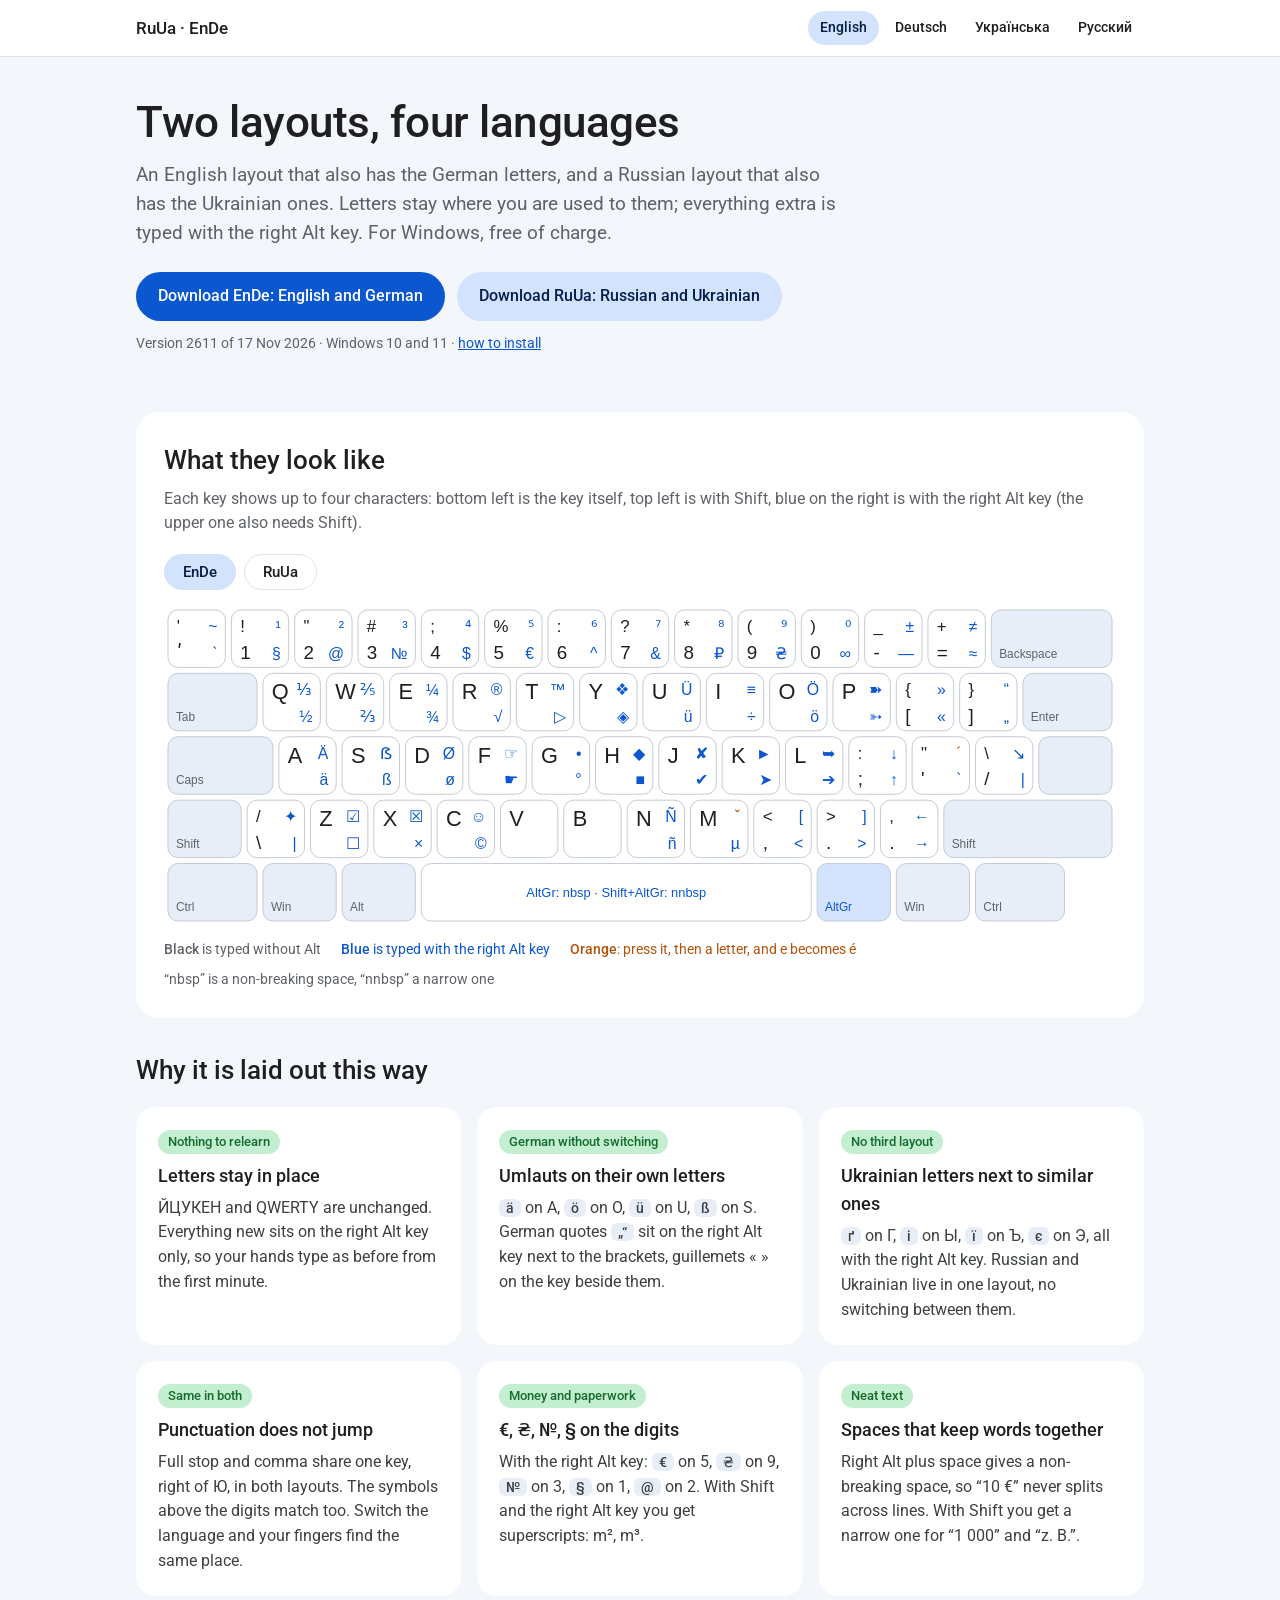
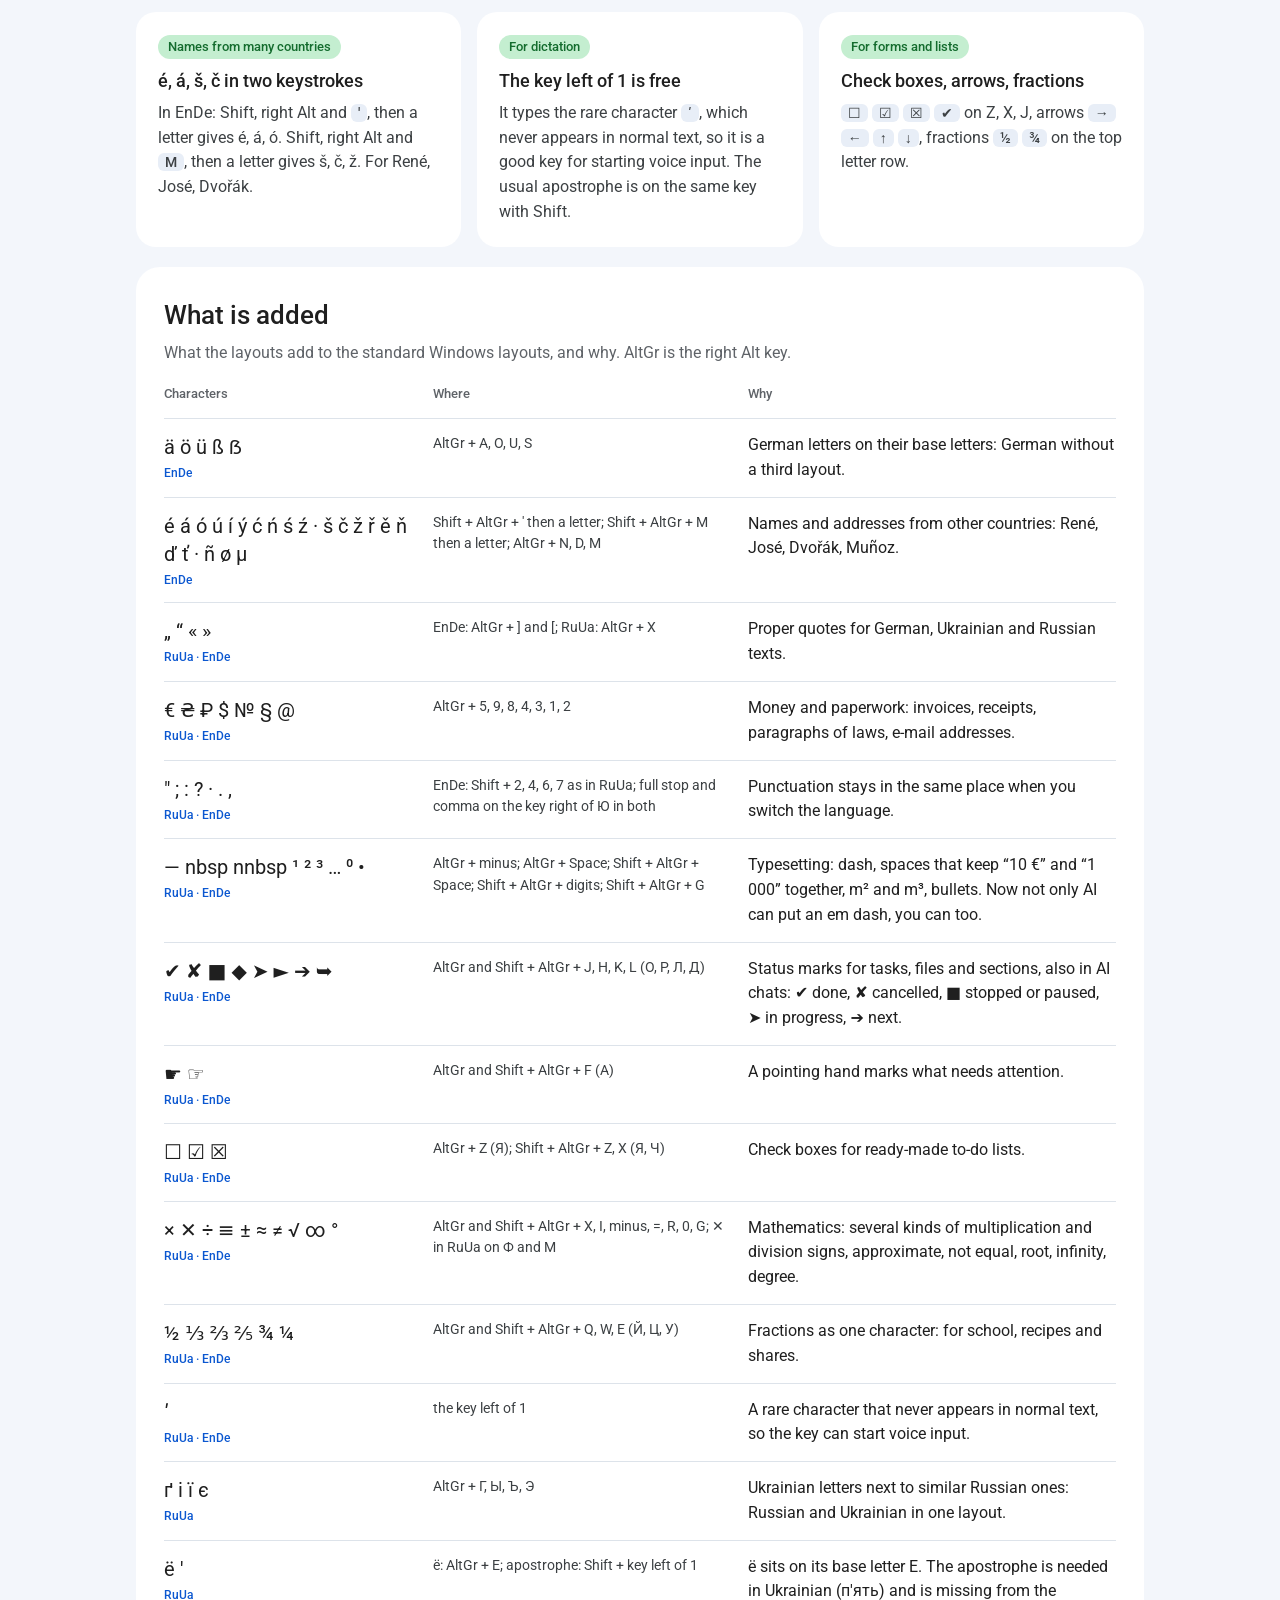
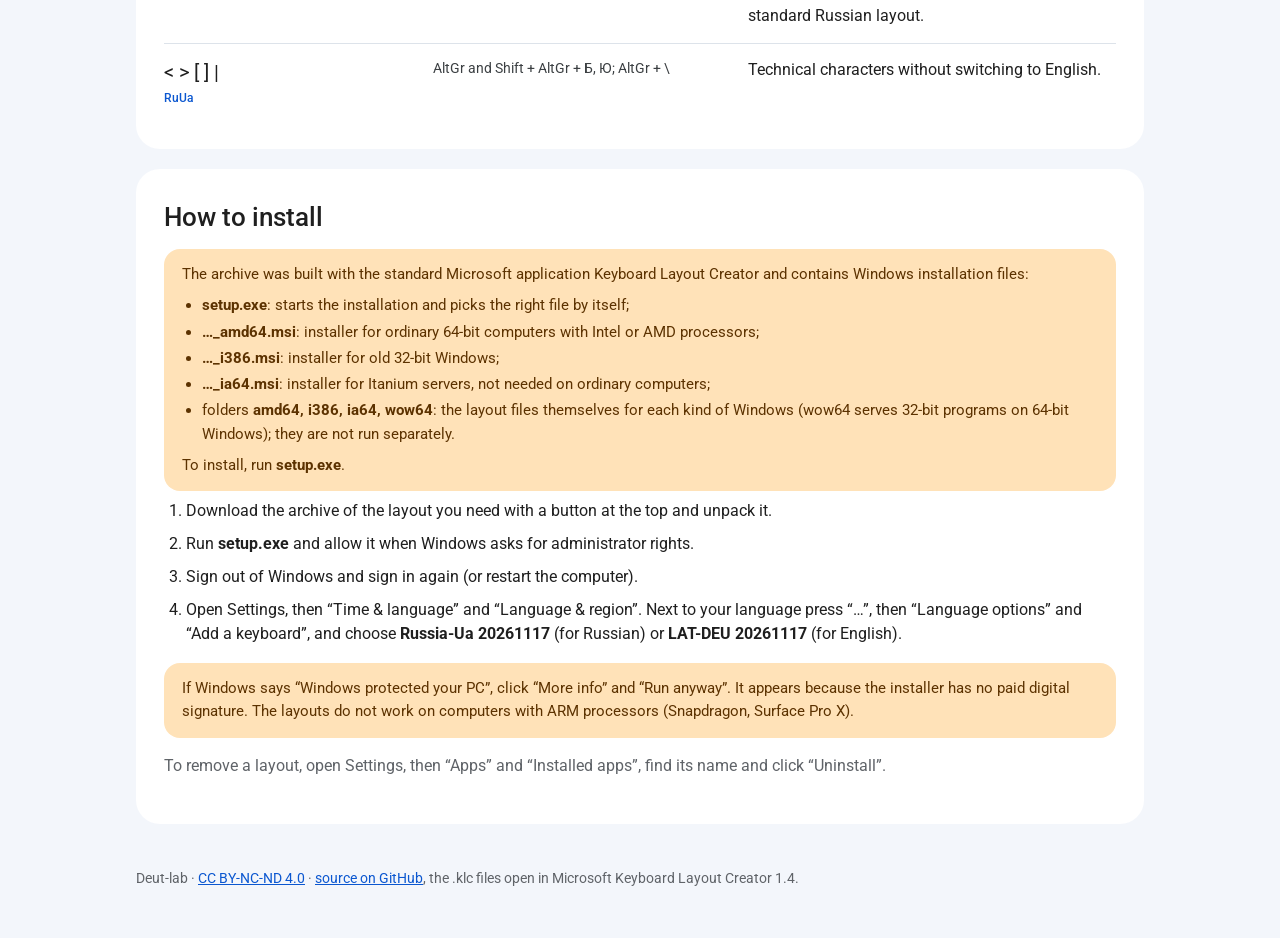
==== commit a973bc50: "Site: EnDe first on English and German pages; note on installer files" ====
--- a/docs/index.html
+++ b/docs/index.html
@@ -60,6 +60,9 @@
 .added .where { font-size: 14px; color: #3C4043; }
 .added .lbl { display: none; }
 @media (max-width: 700px) { .added .row { grid-template-columns: 1fr; gap: 6px; } .added .row.head { display: none; } .added .lbl { display: block; font-size: 12px; font-weight: 500; color: var(--muted); } }
+.warn.pkg { margin: 12px 0 8px; }
+.warn.pkg ul { margin: 8px 0; padding-left: 20px; }
+.warn.pkg li { margin: 3px 0; }
 </style>
 </head>
 <body>
@@ -67,10 +70,9 @@
 <div class="wrap">
 <header>
   <h1>Two layouts, four languages</h1>
-  <p class="lead">A Russian layout that also has the Ukrainian letters, and an English layout that also has the German ones. Letters stay where you are used to them; everything extra is typed with the right Alt key. For Windows, free of charge.</p>
+  <p class="lead">An English layout that also has the German letters, and a Russian layout that also has the Ukrainian ones. Letters stay where you are used to them; everything extra is typed with the right Alt key. For Windows, free of charge.</p>
   <div class="btns">
-    <a class="btn primary" href="https://github.com/deut-lab/keyboard-layouts/releases/latest/download/RuUa2611.zip">Download RuUa: Russian and Ukrainian</a>
-    <a class="btn tonal" href="https://github.com/deut-lab/keyboard-layouts/releases/latest/download/EnDe2611.zip">Download EnDe: English and German</a>
+<a class="btn primary" href="https://github.com/deut-lab/keyboard-layouts/releases/latest/download/EnDe2611.zip">Download EnDe: English and German</a><a class="btn tonal" href="https://github.com/deut-lab/keyboard-layouts/releases/latest/download/RuUa2611.zip">Download RuUa: Russian and Ukrainian</a>
   </div>
   <p class="note">Version 2611 of 17 Nov 2026 · Windows 10 and 11 · <a href="#install">how to install</a></p>
 </header>
@@ -78,17 +80,16 @@
   <h2>What they look like</h2>
   <p class="sub">Each key shows up to four characters: bottom left is the key itself, top left is with Shift, blue on the right is with the right Alt key (the upper one also needs Shift).</p>
   <div class="tabs" role="tablist">
-    <button role="tab" aria-selected="true" aria-controls="p-ruua" id="t-ruua">RuUa</button>
-    <button role="tab" aria-selected="false" aria-controls="p-ende" id="t-ende">EnDe</button>
+<button role="tab" aria-selected="true" aria-controls="p-ende" id="t-ende">EnDe</button><button role="tab" aria-selected="false" aria-controls="p-ruua" id="t-ruua">RuUa</button>
   </div>
-  <div class="panel" id="p-ruua" role="tabpanel" aria-labelledby="t-ruua"><div class="kbd-img"><img src="img/RuUa2611.svg" alt="RuUa2611 layout: Russian ЙЦУКЕН letters; with the right Alt key the Ukrainian ґ, і, ї, є, the letter ё, currency signs, arrows and symbols"></div></div>
-  <div class="panel" id="p-ende" role="tabpanel" aria-labelledby="t-ende" hidden><div class="kbd-img"><img src="img/EnDe2611.svg" alt="EnDe2611 layout: QWERTY letters; with the right Alt key the German ä, ö, ü, ß, quotes „“ and the accent keys ´ and ˇ"></div></div>
+<div class="panel" id="p-ende" role="tabpanel" aria-labelledby="t-ende"><div class="kbd-img"><img src="img/EnDe2611.svg" alt="EnDe2611 layout: QWERTY letters; with the right Alt key the German ä, ö, ü, ß, quotes „“ and the accent keys ´ and ˇ"></div></div><div class="panel" id="p-ruua" role="tabpanel" aria-labelledby="t-ruua" hidden><div class="kbd-img"><img src="img/RuUa2611.svg" alt="RuUa2611 layout: Russian ЙЦУКЕН letters; with the right Alt key the Ukrainian ґ, і, ї, є, the letter ё, currency signs, arrows and symbols"></div></div>
   <div class="legend"><span><b>Black</b> is typed without Alt</span><span class="c-alt"><b>Blue</b> is typed with the right Alt key</span><span class="c-dead"><b>Orange</b>: press it, then a letter, and e becomes é</span><span>“nbsp” is a non-breaking space, “nnbsp” a narrow one</span></div>
 </section>
-<section><h2 class="why-title">Why it is laid out this way</h2><div class="why"><div class="item"><span class="tag">Nothing to relearn</span><h3>Letters stay in place</h3><p>ЙЦУКЕН and QWERTY are unchanged. Everything new sits on the right Alt key only, so your hands type as before from the first minute.</p></div><div class="item"><span class="tag">No third layout</span><h3>Ukrainian letters next to similar ones</h3><p><kbd>ґ</kbd> on Г, <kbd>і</kbd> on Ы, <kbd>ї</kbd> on Ъ, <kbd>є</kbd> on Э, all with the right Alt key. Russian and Ukrainian live in one layout, no switching between them.</p></div><div class="item"><span class="tag">German without switching</span><h3>Umlauts on their own letters</h3><p><kbd>ä</kbd> on A, <kbd>ö</kbd> on O, <kbd>ü</kbd> on U, <kbd>ß</kbd> on S. German quotes <kbd>„“</kbd> sit on the right Alt key next to the brackets, guillemets « » on the key beside them.</p></div><div class="item"><span class="tag">Same in both</span><h3>Punctuation does not jump</h3><p>Full stop and comma share one key, right of Ю, in both layouts. The symbols above the digits match too. Switch the language and your fingers find the same place.</p></div><div class="item"><span class="tag">Money and paperwork</span><h3>€, ₴, №, § on the digits</h3><p>With the right Alt key: <kbd>€</kbd> on 5, <kbd>₴</kbd> on 9, <kbd>№</kbd> on 3, <kbd>§</kbd> on 1, <kbd>@</kbd> on 2. With Shift and the right Alt key you get superscripts: m², m³.</p></div><div class="item"><span class="tag">Neat text</span><h3>Spaces that keep words together</h3><p>Right Alt plus space gives a non-breaking space, so “10 €” never splits across lines. With Shift you get a narrow one for “1 000” and “z. B.”.</p></div><div class="item"><span class="tag">Names from many countries</span><h3>é, á, š, č in two keystrokes</h3><p>In EnDe: Shift, right Alt and <kbd>'</kbd>, then a letter gives é, á, ó. Shift, right Alt and <kbd>M</kbd>, then a letter gives š, č, ž. For René, José, Dvořák.</p></div><div class="item"><span class="tag">For dictation</span><h3>The key left of 1 is free</h3><p>It types the rare character <kbd>ʹ</kbd>, which never appears in normal text, so it is a good key for starting voice input. The usual apostrophe is on the same key with Shift.</p></div><div class="item"><span class="tag">For forms and lists</span><h3>Check boxes, arrows, fractions</h3><p><kbd>☐</kbd> <kbd>☑</kbd> <kbd>☒</kbd> <kbd>✔</kbd> on Z, X, J, arrows <kbd>→</kbd> <kbd>←</kbd> <kbd>↑</kbd> <kbd>↓</kbd>, fractions <kbd>½</kbd> <kbd>¾</kbd> on the top letter row.</p></div></div></section>
-<section class="card" id="added"><h2>What is added</h2><p class="sub">What the layouts add to the standard Windows layouts, and why. AltGr is the right Alt key.</p><div class="added"><div class="row head"><div>Characters</div><div>Where</div><div>Why</div></div><div class="row"><div class="chars">ґ і ї є<span class="lay">RuUa</span></div><div class="where"><span class="lbl">Where</span>AltGr + Г, Ы, Ъ, Э</div><div class="whyc"><span class="lbl">Why</span>Ukrainian letters next to similar Russian ones: Russian and Ukrainian in one layout.</div></div><div class="row"><div class="chars">ё  &#x27;<span class="lay">RuUa</span></div><div class="where"><span class="lbl">Where</span>ё: AltGr + Е; apostrophe: Shift + key left of 1</div><div class="whyc"><span class="lbl">Why</span>ё sits on its base letter Е. The apostrophe is needed in Ukrainian (п&#x27;ять) and is missing from the standard Russian layout.</div></div><div class="row"><div class="chars">ä ö ü ß ẞ<span class="lay">EnDe</span></div><div class="where"><span class="lbl">Where</span>AltGr + A, O, U, S</div><div class="whyc"><span class="lbl">Why</span>German letters on their base letters: German without a third layout.</div></div><div class="row"><div class="chars">é á ó ú í ý ć ń ś ź · š č ž ř ě ň ď ť · ñ ø µ<span class="lay">EnDe</span></div><div class="where"><span class="lbl">Where</span>Shift + AltGr + &#x27; then a letter; Shift + AltGr + M then a letter; AltGr + N, D, M</div><div class="whyc"><span class="lbl">Why</span>Names and addresses from other countries: René, José, Dvořák, Muñoz.</div></div><div class="row"><div class="chars">„ “ « »<span class="lay">RuUa · EnDe</span></div><div class="where"><span class="lbl">Where</span>EnDe: AltGr + ] and [; RuUa: AltGr + Х</div><div class="whyc"><span class="lbl">Why</span>Proper quotes for German, Ukrainian and Russian texts.</div></div><div class="row"><div class="chars">€ ₴ ₽ $ № § @<span class="lay">RuUa · EnDe</span></div><div class="where"><span class="lbl">Where</span>AltGr + 5, 9, 8, 4, 3, 1, 2</div><div class="whyc"><span class="lbl">Why</span>Money and paperwork: invoices, receipts, paragraphs of laws, e-mail addresses.</div></div><div class="row"><div class="chars">&quot; ; : ?  ·  . ,<span class="lay">RuUa · EnDe</span></div><div class="where"><span class="lbl">Where</span>EnDe: Shift + 2, 4, 6, 7 as in RuUa; full stop and comma on the key right of Ю in both</div><div class="whyc"><span class="lbl">Why</span>Punctuation stays in the same place when you switch the language.</div></div><div class="row"><div class="chars">—  nbsp  nnbsp  ¹ ² ³ … ⁰  •<span class="lay">RuUa · EnDe</span></div><div class="where"><span class="lbl">Where</span>AltGr + minus; AltGr + Space; Shift + AltGr + Space; Shift + AltGr + digits; Shift + AltGr + G</div><div class="whyc"><span class="lbl">Why</span>Typesetting: dash, spaces that keep “10 €” and “1 000” together, m² and m³, bullets. Now not only AI can put an em dash, you can too.</div></div><div class="row"><div class="chars">✔ ✘ ■ ◆ ➤ ► ➔ ➥<span class="lay">RuUa · EnDe</span></div><div class="where"><span class="lbl">Where</span>AltGr and Shift + AltGr + J, H, K, L (О, Р, Л, Д)</div><div class="whyc"><span class="lbl">Why</span>Status marks for tasks, files and sections, also in AI chats: ✔ done, ✘ cancelled, ■ stopped or paused, ➤ in progress, ➔ next.</div></div><div class="row"><div class="chars">☛ ☞<span class="lay">RuUa · EnDe</span></div><div class="where"><span class="lbl">Where</span>AltGr and Shift + AltGr + F (А)</div><div class="whyc"><span class="lbl">Why</span>A pointing hand marks what needs attention.</div></div><div class="row"><div class="chars">☐ ☑ ☒<span class="lay">RuUa · EnDe</span></div><div class="where"><span class="lbl">Where</span>AltGr + Z (Я); Shift + AltGr + Z, X (Я, Ч)</div><div class="whyc"><span class="lbl">Why</span>Check boxes for ready-made to-do lists.</div></div><div class="row"><div class="chars">× ✕ ÷ ≡ ± ≈ ≠ √ ∞ °<span class="lay">RuUa · EnDe</span></div><div class="where"><span class="lbl">Where</span>AltGr and Shift + AltGr + X, I, minus, =, R, 0, G; ✕ in RuUa on Ф and М</div><div class="whyc"><span class="lbl">Why</span>Mathematics: several kinds of multiplication and division signs, approximate, not equal, root, infinity, degree.</div></div><div class="row"><div class="chars">½ ⅓ ⅔ ⅖ ¾ ¼<span class="lay">RuUa · EnDe</span></div><div class="where"><span class="lbl">Where</span>AltGr and Shift + AltGr + Q, W, E (Й, Ц, У)</div><div class="whyc"><span class="lbl">Why</span>Fractions as one character: for school, recipes and shares.</div></div><div class="row"><div class="chars">ʹ<span class="lay">RuUa · EnDe</span></div><div class="where"><span class="lbl">Where</span>the key left of 1</div><div class="whyc"><span class="lbl">Why</span>A rare character that never appears in normal text, so the key can start voice input.</div></div><div class="row"><div class="chars">&lt; &gt; [ ] |<span class="lay">RuUa</span></div><div class="where"><span class="lbl">Where</span>AltGr and Shift + AltGr + Б, Ю; AltGr + \</div><div class="whyc"><span class="lbl">Why</span>Technical characters without switching to English.</div></div></div></section>
+<section><h2 class="why-title">Why it is laid out this way</h2><div class="why"><div class="item"><span class="tag">Nothing to relearn</span><h3>Letters stay in place</h3><p>ЙЦУКЕН and QWERTY are unchanged. Everything new sits on the right Alt key only, so your hands type as before from the first minute.</p></div><div class="item"><span class="tag">German without switching</span><h3>Umlauts on their own letters</h3><p><kbd>ä</kbd> on A, <kbd>ö</kbd> on O, <kbd>ü</kbd> on U, <kbd>ß</kbd> on S. German quotes <kbd>„“</kbd> sit on the right Alt key next to the brackets, guillemets « » on the key beside them.</p></div><div class="item"><span class="tag">No third layout</span><h3>Ukrainian letters next to similar ones</h3><p><kbd>ґ</kbd> on Г, <kbd>і</kbd> on Ы, <kbd>ї</kbd> on Ъ, <kbd>є</kbd> on Э, all with the right Alt key. Russian and Ukrainian live in one layout, no switching between them.</p></div><div class="item"><span class="tag">Same in both</span><h3>Punctuation does not jump</h3><p>Full stop and comma share one key, right of Ю, in both layouts. The symbols above the digits match too. Switch the language and your fingers find the same place.</p></div><div class="item"><span class="tag">Money and paperwork</span><h3>€, ₴, №, § on the digits</h3><p>With the right Alt key: <kbd>€</kbd> on 5, <kbd>₴</kbd> on 9, <kbd>№</kbd> on 3, <kbd>§</kbd> on 1, <kbd>@</kbd> on 2. With Shift and the right Alt key you get superscripts: m², m³.</p></div><div class="item"><span class="tag">Neat text</span><h3>Spaces that keep words together</h3><p>Right Alt plus space gives a non-breaking space, so “10 €” never splits across lines. With Shift you get a narrow one for “1 000” and “z. B.”.</p></div><div class="item"><span class="tag">Names from many countries</span><h3>é, á, š, č in two keystrokes</h3><p>In EnDe: Shift, right Alt and <kbd>'</kbd>, then a letter gives é, á, ó. Shift, right Alt and <kbd>M</kbd>, then a letter gives š, č, ž. For René, José, Dvořák.</p></div><div class="item"><span class="tag">For dictation</span><h3>The key left of 1 is free</h3><p>It types the rare character <kbd>ʹ</kbd>, which never appears in normal text, so it is a good key for starting voice input. The usual apostrophe is on the same key with Shift.</p></div><div class="item"><span class="tag">For forms and lists</span><h3>Check boxes, arrows, fractions</h3><p><kbd>☐</kbd> <kbd>☑</kbd> <kbd>☒</kbd> <kbd>✔</kbd> on Z, X, J, arrows <kbd>→</kbd> <kbd>←</kbd> <kbd>↑</kbd> <kbd>↓</kbd>, fractions <kbd>½</kbd> <kbd>¾</kbd> on the top letter row.</p></div></div></section>
+<section class="card" id="added"><h2>What is added</h2><p class="sub">What the layouts add to the standard Windows layouts, and why. AltGr is the right Alt key.</p><div class="added"><div class="row head"><div>Characters</div><div>Where</div><div>Why</div></div><div class="row"><div class="chars">ä ö ü ß ẞ<span class="lay">EnDe</span></div><div class="where"><span class="lbl">Where</span>AltGr + A, O, U, S</div><div class="whyc"><span class="lbl">Why</span>German letters on their base letters: German without a third layout.</div></div><div class="row"><div class="chars">é á ó ú í ý ć ń ś ź · š č ž ř ě ň ď ť · ñ ø µ<span class="lay">EnDe</span></div><div class="where"><span class="lbl">Where</span>Shift + AltGr + &#x27; then a letter; Shift + AltGr + M then a letter; AltGr + N, D, M</div><div class="whyc"><span class="lbl">Why</span>Names and addresses from other countries: René, José, Dvořák, Muñoz.</div></div><div class="row"><div class="chars">„ “ « »<span class="lay">RuUa · EnDe</span></div><div class="where"><span class="lbl">Where</span>EnDe: AltGr + ] and [; RuUa: AltGr + Х</div><div class="whyc"><span class="lbl">Why</span>Proper quotes for German, Ukrainian and Russian texts.</div></div><div class="row"><div class="chars">€ ₴ ₽ $ № § @<span class="lay">RuUa · EnDe</span></div><div class="where"><span class="lbl">Where</span>AltGr + 5, 9, 8, 4, 3, 1, 2</div><div class="whyc"><span class="lbl">Why</span>Money and paperwork: invoices, receipts, paragraphs of laws, e-mail addresses.</div></div><div class="row"><div class="chars">&quot; ; : ?  ·  . ,<span class="lay">RuUa · EnDe</span></div><div class="where"><span class="lbl">Where</span>EnDe: Shift + 2, 4, 6, 7 as in RuUa; full stop and comma on the key right of Ю in both</div><div class="whyc"><span class="lbl">Why</span>Punctuation stays in the same place when you switch the language.</div></div><div class="row"><div class="chars">—  nbsp  nnbsp  ¹ ² ³ … ⁰  •<span class="lay">RuUa · EnDe</span></div><div class="where"><span class="lbl">Where</span>AltGr + minus; AltGr + Space; Shift + AltGr + Space; Shift + AltGr + digits; Shift + AltGr + G</div><div class="whyc"><span class="lbl">Why</span>Typesetting: dash, spaces that keep “10 €” and “1 000” together, m² and m³, bullets. Now not only AI can put an em dash, you can too.</div></div><div class="row"><div class="chars">✔ ✘ ■ ◆ ➤ ► ➔ ➥<span class="lay">RuUa · EnDe</span></div><div class="where"><span class="lbl">Where</span>AltGr and Shift + AltGr + J, H, K, L (О, Р, Л, Д)</div><div class="whyc"><span class="lbl">Why</span>Status marks for tasks, files and sections, also in AI chats: ✔ done, ✘ cancelled, ■ stopped or paused, ➤ in progress, ➔ next.</div></div><div class="row"><div class="chars">☛ ☞<span class="lay">RuUa · EnDe</span></div><div class="where"><span class="lbl">Where</span>AltGr and Shift + AltGr + F (А)</div><div class="whyc"><span class="lbl">Why</span>A pointing hand marks what needs attention.</div></div><div class="row"><div class="chars">☐ ☑ ☒<span class="lay">RuUa · EnDe</span></div><div class="where"><span class="lbl">Where</span>AltGr + Z (Я); Shift + AltGr + Z, X (Я, Ч)</div><div class="whyc"><span class="lbl">Why</span>Check boxes for ready-made to-do lists.</div></div><div class="row"><div class="chars">× ✕ ÷ ≡ ± ≈ ≠ √ ∞ °<span class="lay">RuUa · EnDe</span></div><div class="where"><span class="lbl">Where</span>AltGr and Shift + AltGr + X, I, minus, =, R, 0, G; ✕ in RuUa on Ф and М</div><div class="whyc"><span class="lbl">Why</span>Mathematics: several kinds of multiplication and division signs, approximate, not equal, root, infinity, degree.</div></div><div class="row"><div class="chars">½ ⅓ ⅔ ⅖ ¾ ¼<span class="lay">RuUa · EnDe</span></div><div class="where"><span class="lbl">Where</span>AltGr and Shift + AltGr + Q, W, E (Й, Ц, У)</div><div class="whyc"><span class="lbl">Why</span>Fractions as one character: for school, recipes and shares.</div></div><div class="row"><div class="chars">ʹ<span class="lay">RuUa · EnDe</span></div><div class="where"><span class="lbl">Where</span>the key left of 1</div><div class="whyc"><span class="lbl">Why</span>A rare character that never appears in normal text, so the key can start voice input.</div></div><div class="row"><div class="chars">ґ і ї є<span class="lay">RuUa</span></div><div class="where"><span class="lbl">Where</span>AltGr + Г, Ы, Ъ, Э</div><div class="whyc"><span class="lbl">Why</span>Ukrainian letters next to similar Russian ones: Russian and Ukrainian in one layout.</div></div><div class="row"><div class="chars">ё  &#x27;<span class="lay">RuUa</span></div><div class="where"><span class="lbl">Where</span>ё: AltGr + Е; apostrophe: Shift + key left of 1</div><div class="whyc"><span class="lbl">Why</span>ё sits on its base letter Е. The apostrophe is needed in Ukrainian (п&#x27;ять) and is missing from the standard Russian layout.</div></div><div class="row"><div class="chars">&lt; &gt; [ ] |<span class="lay">RuUa</span></div><div class="where"><span class="lbl">Where</span>AltGr and Shift + AltGr + Б, Ю; AltGr + \</div><div class="whyc"><span class="lbl">Why</span>Technical characters without switching to English.</div></div></div></section>
 <section class="card" id="install">
   <h2>How to install</h2>
+  <div class="warn pkg">The archive was built with the standard Microsoft application Keyboard Layout Creator and contains Windows installation files:<ul><li><b>setup.exe</b>: starts the installation and picks the right file by itself;</li><li><b>…_amd64.msi</b>: installer for ordinary 64-bit computers with Intel or AMD processors;</li><li><b>…_i386.msi</b>: installer for old 32-bit Windows;</li><li><b>…_ia64.msi</b>: installer for Itanium servers, not needed on ordinary computers;</li><li>folders <b>amd64, i386, ia64, wow64</b>: the layout files themselves for each kind of Windows (wow64 serves 32-bit programs on 64-bit Windows); they are not run separately.</li></ul>To install, run <b>setup.exe</b>.</div>
   <ol class="steps"><li>Download the archive of the layout you need with a button at the top and unpack it.</li><li>Run <b>setup.exe</b> and allow it when Windows asks for administrator rights.</li><li>Sign out of Windows and sign in again (or restart the computer).</li><li>Open Settings, then “Time &amp; language” and “Language &amp; region”. Next to your language press “…”, then “Language options” and “Add a keyboard”, and choose <b>Russia-Ua 20261117</b> (for Russian) or <b>LAT-DEU 20261117</b> (for English).</li></ol>
   <div class="warn">If Windows says “Windows protected your PC”, click “More info” and “Run anyway”. It appears because the installer has no paid digital signature. The layouts do not work on computers with ARM processors (Snapdragon, Surface Pro X).</div>
   <p class="sub" style="margin-top:16px">To remove a layout, open Settings, then “Apps” and “Installed apps”, find its name and click “Uninstall”.</p>
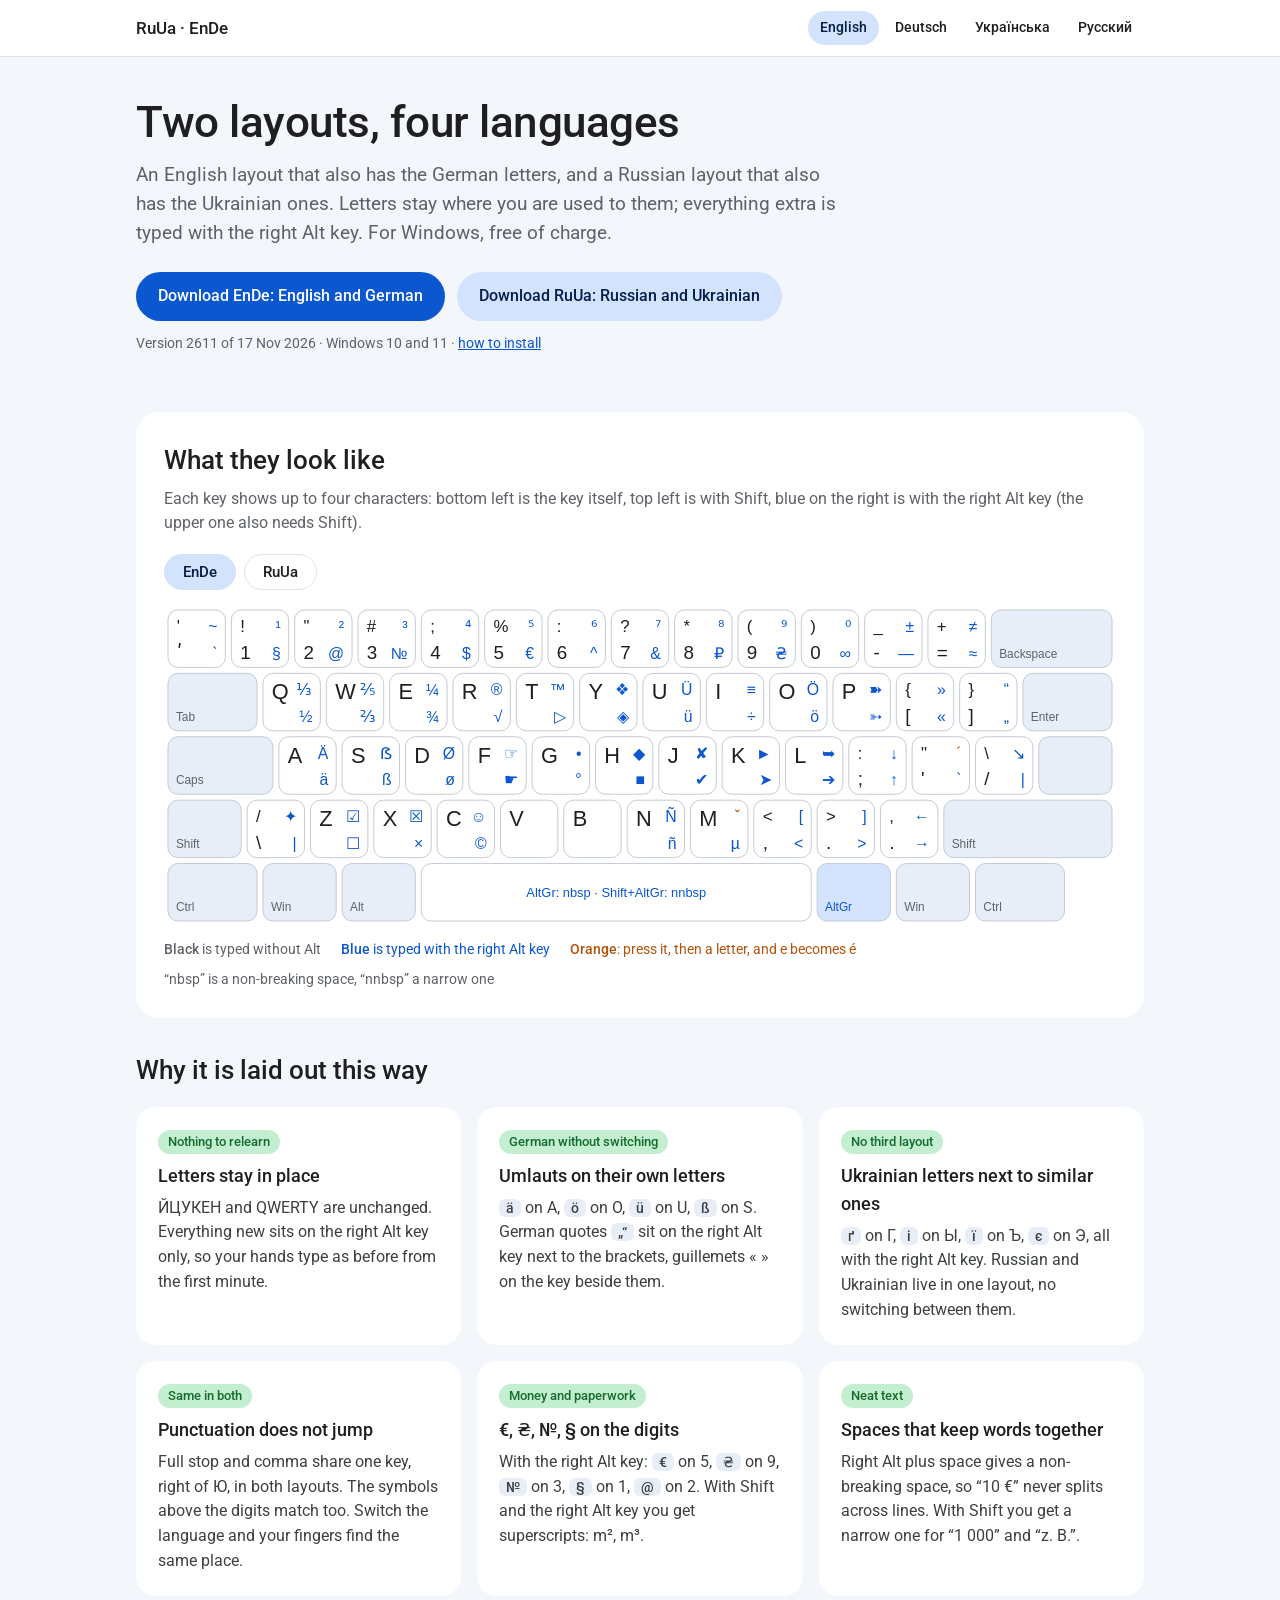
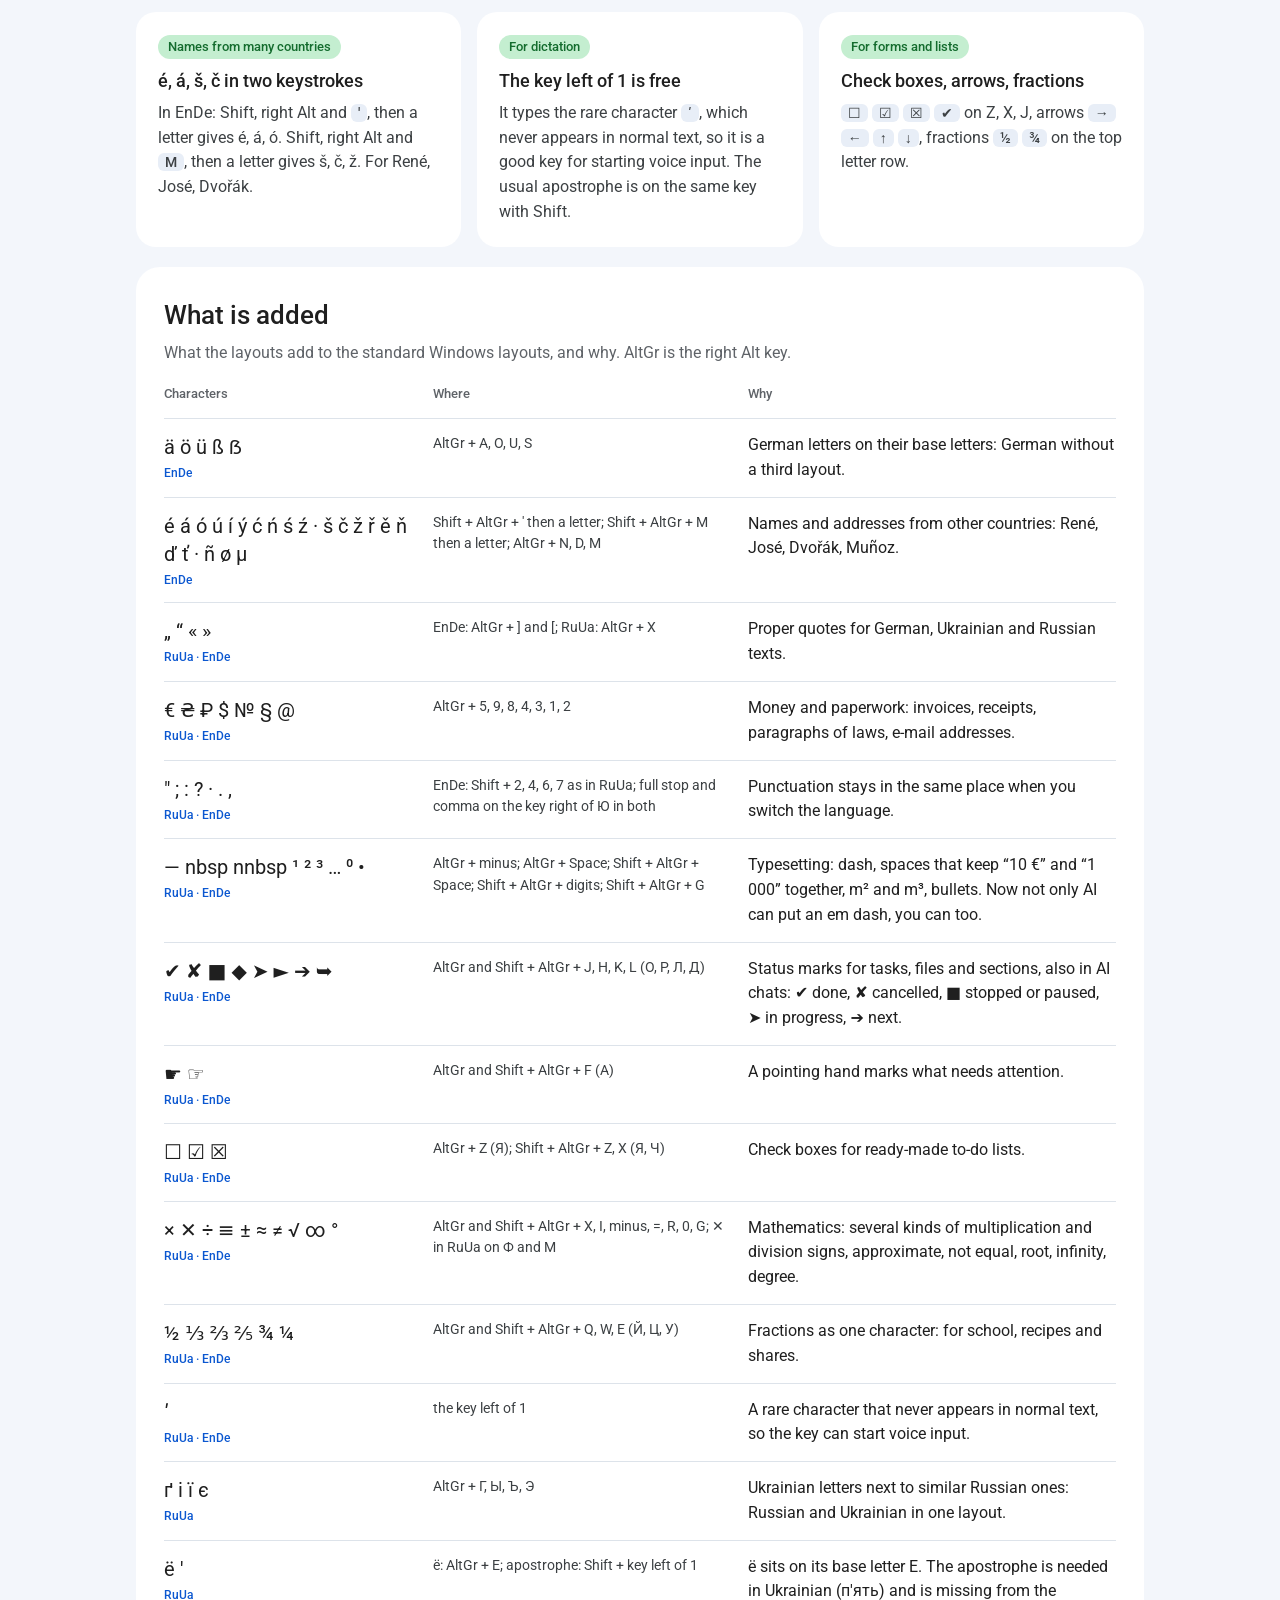
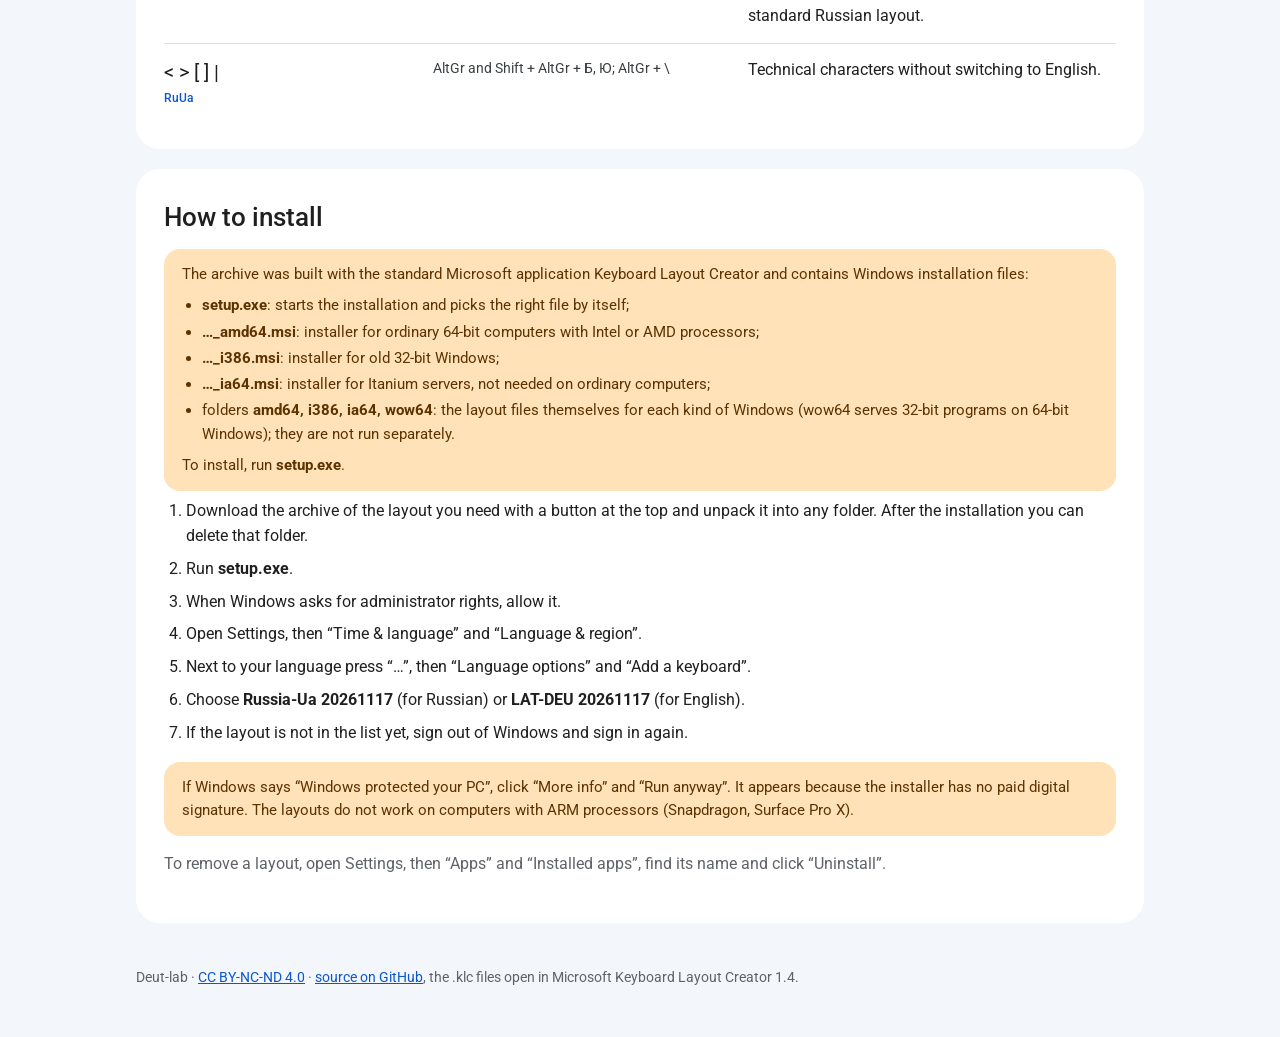
==== commit 6706eee9: "Site: installation steps split, unpack into any folder" ====
--- a/docs/index.html
+++ b/docs/index.html
@@ -90,7 +90,7 @@
 <section class="card" id="install">
   <h2>How to install</h2>
   <div class="warn pkg">The archive was built with the standard Microsoft application Keyboard Layout Creator and contains Windows installation files:<ul><li><b>setup.exe</b>: starts the installation and picks the right file by itself;</li><li><b>…_amd64.msi</b>: installer for ordinary 64-bit computers with Intel or AMD processors;</li><li><b>…_i386.msi</b>: installer for old 32-bit Windows;</li><li><b>…_ia64.msi</b>: installer for Itanium servers, not needed on ordinary computers;</li><li>folders <b>amd64, i386, ia64, wow64</b>: the layout files themselves for each kind of Windows (wow64 serves 32-bit programs on 64-bit Windows); they are not run separately.</li></ul>To install, run <b>setup.exe</b>.</div>
-  <ol class="steps"><li>Download the archive of the layout you need with a button at the top and unpack it.</li><li>Run <b>setup.exe</b> and allow it when Windows asks for administrator rights.</li><li>Sign out of Windows and sign in again (or restart the computer).</li><li>Open Settings, then “Time &amp; language” and “Language &amp; region”. Next to your language press “…”, then “Language options” and “Add a keyboard”, and choose <b>Russia-Ua 20261117</b> (for Russian) or <b>LAT-DEU 20261117</b> (for English).</li></ol>
+  <ol class="steps"><li>Download the archive of the layout you need with a button at the top and unpack it into any folder. After the installation you can delete that folder.</li><li>Run <b>setup.exe</b>.</li><li>When Windows asks for administrator rights, allow it.</li><li>Open Settings, then “Time &amp; language” and “Language &amp; region”.</li><li>Next to your language press “…”, then “Language options” and “Add a keyboard”.</li><li>Choose <b>Russia-Ua 20261117</b> (for Russian) or <b>LAT-DEU 20261117</b> (for English).</li><li>If the layout is not in the list yet, sign out of Windows and sign in again.</li></ol>
   <div class="warn">If Windows says “Windows protected your PC”, click “More info” and “Run anyway”. It appears because the installer has no paid digital signature. The layouts do not work on computers with ARM processors (Snapdragon, Surface Pro X).</div>
   <p class="sub" style="margin-top:16px">To remove a layout, open Settings, then “Apps” and “Installed apps”, find its name and click “Uninstall”.</p>
 </section>
